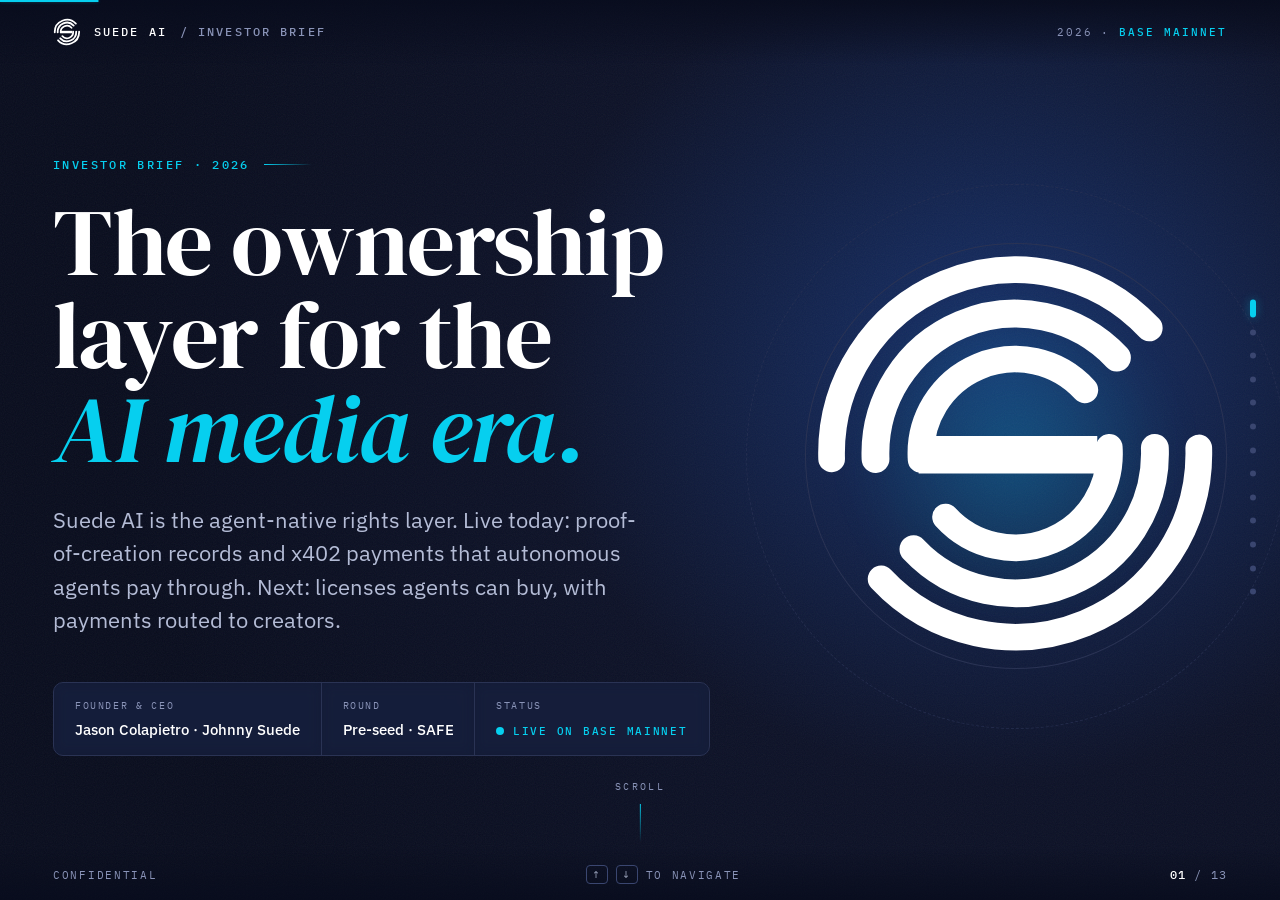
==== index.html @ 16b8886d "Remove the honest boundary note from the traction slide Co-Authored-By: Claude Opus 5.5 <noreply@ant" ====
<!DOCTYPE html>
<html lang="en">
<head>
<meta charset="utf-8">
<meta name="viewport" content="width=device-width, initial-scale=1">
<title>Suede AI · Investor Brief</title>
<meta name="description" content="Suede AI is building the agent-native rights layer for the AI media era: programmable IP, provenance and x402 agent commerce, with royalty routing in build. Live on Base mainnet.">
<meta name="keywords" content="Suede AI, investor brief, programmable IP, creator ownership, AI media, on-chain royalties, x402, ERC-8004, Base mainnet, agent commerce, rights layer, creator economy, Jason Colapietro, startup pitch deck">
<meta name="author" content="Jason Colapietro">
<meta name="robots" content="index, follow, max-image-preview:large, max-snippet:-1, max-video-preview:-1">
<meta name="theme-color" content="#0c1127">
<link rel="canonical" href="https://jasoncolapietro.github.io/suede-investor-deck/">
<link rel="icon" href="assets/mark.svg" type="image/svg+xml">
<link rel="icon" href="assets/mark.png" type="image/png">
<link rel="apple-touch-icon" href="assets/mark.png">

<!-- Open Graph -->
<meta property="og:type" content="website">
<meta property="og:locale" content="en_US">
<meta property="og:url" content="https://jasoncolapietro.github.io/suede-investor-deck/">
<meta property="og:site_name" content="Suede AI">
<meta property="og:title" content="Suede AI · The Ownership Layer for the AI Media Era">
<meta property="og:description" content="Programmable IP, provenance and x402 agent commerce, with royalty routing in build. Suede AI is the agent-native rights layer, live on Base mainnet. 2026 investor brief.">
<meta property="og:image" content="https://jasoncolapietro.github.io/suede-investor-deck/assets/og-image.png">
<meta property="og:image:width" content="1200">
<meta property="og:image:height" content="630">
<meta property="og:image:alt" content="Suede AI · The ownership layer for the AI media era">

<!-- Twitter / X -->
<meta name="twitter:card" content="summary_large_image">
<meta name="twitter:site" content="@AISUEDE">
<meta name="twitter:creator" content="@johnnysuede">
<meta name="twitter:title" content="Suede AI · The Ownership Layer for the AI Media Era">
<meta name="twitter:description" content="Programmable IP, provenance and x402 agent commerce, with royalty routing in build. Live on Base mainnet. 2026 investor brief.">
<meta name="twitter:image" content="https://jasoncolapietro.github.io/suede-investor-deck/assets/og-image.png">
<meta name="twitter:image:alt" content="Suede AI · The ownership layer for the AI media era">
<link rel="preconnect" href="https://fonts.googleapis.com">
<link rel="preconnect" href="https://fonts.gstatic.com" crossorigin>
<link href="https://fonts.googleapis.com/css2?family=DM+Serif+Display:ital@0;1&family=IBM+Plex+Mono:wght@400;500;600&family=IBM+Plex+Sans:ital,wght@0,400;0,500;0,600;0,700;1,400&display=swap" rel="stylesheet">
<script>document.documentElement.classList.add('js')</script>
<style>
/* Suede AI · Navy + Cyan, adapted for a web deck */
:root{
  --ground:#0c1127; --ground-deep:#080c1d; --lift:#12234f; --surface:#161f3c; --surface-2:#1b2649;
  --hairline:#2a3354; --hairline-2:#3a4670;
  --ink:#ffffff; --body:#b4bcd6; --muted:#8a94b8;
  --accent:#06cfef; --accent-soft:rgba(6,207,239,.12); --accent-glow:rgba(6,207,239,.35);
  --fill:#ffffff; --on-fill:#0c1127;
  --serif:'DM Serif Display',Georgia,serif;
  --sans:'IBM Plex Sans','Helvetica Neue',Arial,sans-serif;
  --mono:'IBM Plex Mono',ui-monospace,monospace;
  --pad:clamp(1.25rem,.6rem + 3.4vw,5rem);
  --ease:cubic-bezier(.2,.7,.2,1);
}
*{box-sizing:border-box;margin:0;padding:0}
html,body{background:var(--ground-deep)}
body{color:var(--ink);font-family:var(--sans);-webkit-font-smoothing:antialiased;
  -webkit-print-color-adjust:exact;print-color-adjust:exact;overflow:hidden}
::selection{background:var(--accent);color:var(--on-fill)}
a{color:inherit}
.deck{height:100vh;height:100dvh;overflow-y:auto;overflow-x:hidden;scroll-snap-type:y mandatory;scroll-behavior:smooth}
.deck::-webkit-scrollbar{width:0}

/* slide ground: navy with a radial lift at the top right, faint film grain */
.slide{position:relative;min-height:100vh;min-height:100dvh;width:100%;scroll-snap-align:start;display:flex;flex-direction:column;
  justify-content:center;padding:calc(var(--pad) + 3.2rem) var(--pad) calc(var(--pad) + 2.4rem);overflow:hidden;isolation:isolate;
  background:radial-gradient(110% 80% at 100% 0%,var(--lift) 0%,var(--ground) 55%,var(--ground-deep) 100%)}
.slide::after{content:"";position:absolute;inset:0;z-index:-1;pointer-events:none;opacity:.06;
  background-image:url("data:image/svg+xml,%3Csvg xmlns='http://www.w3.org/2000/svg' width='160' height='160'%3E%3Cfilter id='n'%3E%3CfeTurbulence type='fractalNoise' baseFrequency='.9' numOctaves='2' stitchTiles='stitch'/%3E%3C/filter%3E%3Crect width='100%25' height='100%25' filter='url(%23n)'/%3E%3C/svg%3E")}
.slide.alt{background:radial-gradient(90% 70% at 0% 100%,var(--lift) 0%,var(--ground) 55%,var(--ground-deep) 100%)}
.wrap{position:relative;z-index:2;width:100%;max-width:1200px;margin:0 auto}

/* type */
.eyebrow{font-family:var(--mono);font-size:.74rem;font-weight:500;letter-spacing:.2em;text-transform:uppercase;color:var(--accent);
  margin-bottom:1.4rem;display:flex;align-items:center;gap:.9rem}
.eyebrow .ix{color:var(--muted)}
.eyebrow::after{content:"";flex:0 0 3rem;height:1px;background:linear-gradient(90deg,var(--accent),transparent)}
h1,h2{font-family:var(--serif);font-weight:400;letter-spacing:-.015em;text-wrap:balance}
h1{line-height:.98;font-size:clamp(2.9rem,1rem + 6.2vw,7rem)}
h2{line-height:1.02;font-size:clamp(2.3rem,1rem + 3.9vw,4.9rem);max-width:20ch}
@media (min-width:1001px) and (max-height:960px){h2{font-size:clamp(2.2rem,1rem + 3vw,4rem)}}
h1 em,h2 em{font-style:italic;color:var(--accent)}
.lede{color:var(--body);font-size:clamp(1.08rem,.95rem + .55vw,1.4rem);line-height:1.55;max-width:58ch;margin-top:1.6rem;text-wrap:pretty}
.lede strong,.body strong{color:var(--ink);font-weight:600}
.body{color:var(--body);font-size:1.02rem;line-height:1.6}
.mono{font-family:var(--mono)}
.cy{color:var(--accent)}
.note{font-family:var(--mono);font-size:.72rem;color:var(--muted);letter-spacing:.03em;margin-top:1.6rem;line-height:1.7}

/* chrome */
.bar{position:fixed;top:0;left:0;right:0;z-index:60;display:flex;justify-content:space-between;align-items:center;
  padding:1.1rem var(--pad);pointer-events:none}
.bar::before{content:"";position:absolute;inset:0;z-index:-1;background:linear-gradient(180deg,rgba(8,12,29,.85),rgba(8,12,29,0));}
.brand{display:flex;align-items:center;gap:.8rem;font-family:var(--mono);font-size:.74rem;font-weight:500;letter-spacing:.18em;color:var(--ink);text-decoration:none;pointer-events:auto}
.brand svg{width:28px;height:28px;color:var(--ink)}
.brand .dim{color:var(--muted)}
.bar .meta{font-family:var(--mono);font-size:.68rem;letter-spacing:.18em;color:var(--muted);text-transform:uppercase}
.bar .meta b{color:var(--accent);font-weight:500}
.foot{position:fixed;bottom:0;left:0;right:0;z-index:60;display:flex;justify-content:space-between;align-items:center;
  padding:1rem var(--pad);font-family:var(--mono);font-size:.66rem;letter-spacing:.16em;text-transform:uppercase;color:var(--muted);pointer-events:none}
.foot::before{content:"";position:absolute;inset:0;z-index:-1;background:linear-gradient(0deg,rgba(8,12,29,.8),rgba(8,12,29,0))}
.foot .count{font-size:.74rem;letter-spacing:.1em}.foot .count b{color:var(--ink);font-weight:500}
.foot .hint{display:flex;gap:.5rem;align-items:center}
.foot kbd{font-family:var(--mono);font-size:.62rem;border:1px solid var(--hairline-2);border-radius:4px;padding:.12rem .38rem;color:var(--body)}
.prog{position:fixed;top:0;left:0;height:2px;width:100%;z-index:70;background:var(--accent);transform-origin:0 50%;transform:scaleX(0);
  transition:transform .5s var(--ease);box-shadow:0 0 12px var(--accent-glow)}
.dots{position:fixed;right:calc(var(--pad) * .45);top:50%;transform:translateY(-50%);z-index:60;display:flex;flex-direction:column;gap:.35rem}
.dots a{position:relative;display:flex;align-items:center;justify-content:flex-end;width:28px;height:18px;text-decoration:none}
.dots a i{display:block;width:6px;height:6px;border-radius:50%;background:var(--hairline-2);transition:all .35s var(--ease)}
.dots a:hover i{background:var(--body)}
.dots a[aria-current="true"] i{background:var(--accent);height:18px;border-radius:3px;box-shadow:0 0 10px var(--accent-glow)}
.dots a span{position:absolute;right:22px;white-space:nowrap;font-family:var(--mono);font-size:.62rem;letter-spacing:.14em;text-transform:uppercase;
  color:var(--ink);background:var(--surface);border:1px solid var(--hairline);border-radius:5px;padding:.3rem .55rem;
  opacity:0;transform:translateX(6px);transition:all .25s var(--ease);pointer-events:none}
.dots a:hover span,.dots a:focus-visible span{opacity:1;transform:none}

/* reveal */
.js .rv{opacity:0;transform:translateY(22px);transition:opacity .9s var(--ease),transform .9s var(--ease);transition-delay:calc(var(--d,0) * 90ms)}
.js .in .rv{opacity:1;transform:none}

/* shared blocks */
.grid-cards{display:grid;gap:1px;background:var(--hairline);border:1px solid var(--hairline);border-radius:12px;overflow:hidden;margin-top:2.4rem}
.g2{grid-template-columns:1fr 1fr}.g3{grid-template-columns:repeat(3,1fr)}.g4{grid-template-columns:repeat(4,1fr)}
.card{position:relative;background:var(--surface);padding:2rem 1.8rem;transition:background .35s var(--ease)}
.card:hover{background:var(--surface-2)}
.card .tag{font-family:var(--mono);font-size:.68rem;font-weight:500;letter-spacing:.16em;text-transform:uppercase;color:var(--accent)}
.card h3{font-family:var(--sans);font-size:1.3rem;font-weight:600;letter-spacing:-.01em;margin:.7rem 0 .55rem}
.card p{color:var(--body);font-size:.98rem;line-height:1.55}
.card .num{position:absolute;top:1.6rem;right:1.8rem;font-family:var(--mono);font-size:.7rem;color:var(--muted)}
.two{display:grid;grid-template-columns:1.05fr .95fr;gap:clamp(2rem,1rem + 4vw,5.5rem);align-items:center}
.two.flip{grid-template-columns:.9fr 1.1fr}

/* COVER */
.cover{justify-content:center;background:radial-gradient(70% 90% at 78% 40%,#16306a 0%,var(--ground) 52%,var(--ground-deep) 100%)}
.cover .wrap{display:grid;grid-template-columns:1.25fr .75fr;gap:3rem;align-items:center}
.cover h1{max-width:13ch}
.cover .sub{color:var(--body);font-size:clamp(1.05rem,.95rem + .5vw,1.35rem);line-height:1.55;max-width:46ch;margin-top:1.8rem}
.cover-meta{display:grid;grid-template-columns:repeat(3,auto);margin-top:2.8rem;border:1px solid var(--hairline);border-radius:10px;overflow:hidden;width:fit-content;max-width:100%;background:rgba(22,31,60,.75);backdrop-filter:blur(6px)}
.cover-meta>div+div{border-left:1px solid var(--hairline)}
.cover-meta>div{backdrop-filter:blur(6px);padding:1rem 1.3rem;font-family:var(--mono);font-size:.64rem;letter-spacing:.16em;text-transform:uppercase;color:var(--muted)}
.cover-meta b{display:block;margin-top:.4rem;font-family:var(--sans);font-size:.95rem;letter-spacing:0;text-transform:none;font-weight:500;color:var(--ink)}
.live{display:inline-flex;align-items:center;gap:.55rem;font-family:var(--mono);font-size:.68rem;font-weight:500;letter-spacing:.16em;text-transform:uppercase;color:var(--accent)}
.live::before{content:"";width:.5rem;height:.5rem;border-radius:50%;background:var(--accent);box-shadow:0 0 0 0 var(--accent-glow);animation:ping 2.4s infinite}
@keyframes ping{0%{box-shadow:0 0 0 0 rgba(6,207,239,.55)}70%{box-shadow:0 0 0 .6rem rgba(6,207,239,0)}100%{box-shadow:0 0 0 0 rgba(6,207,239,0)}}
.orb{position:relative;aspect-ratio:1;width:100%;max-width:440px;justify-self:center}
.orb::before{content:"";position:absolute;inset:8%;border-radius:50%;background:radial-gradient(circle,rgba(6,207,239,.22),transparent 65%);filter:blur(20px);animation:breathe 6s ease-in-out infinite}
.orb .ring{position:absolute;inset:0;border-radius:50%;border:1px solid var(--hairline)}
.orb .ring.r2{inset:-14%;border-style:dashed;border-color:rgba(42,51,84,.7);animation:spin 80s linear infinite}
.orb svg{position:relative;width:100%;height:100%;color:var(--ink);overflow:visible}
.orb .arc{stroke-dasharray:var(--len);stroke-dashoffset:var(--len)}
.js .in .orb .arc{animation:draw 1.8s var(--ease) forwards;animation-delay:calc(var(--i) * 120ms + 200ms)}
.js .orb .bar-s{opacity:0}.js .in .orb .bar-s{animation:fade .8s var(--ease) 1.1s forwards}
html:not(.js) .orb .arc{stroke-dashoffset:0}
@keyframes draw{to{stroke-dashoffset:0}}@keyframes fade{to{opacity:1}}
@keyframes spin{to{transform:rotate(360deg)}}
@keyframes breathe{0%,100%{opacity:.7;transform:scale(1)}50%{opacity:1;transform:scale(1.06)}}
.scroll-cue{position:absolute;left:50%;bottom:3.6rem;transform:translateX(-50%);z-index:3;font-family:var(--mono);font-size:.62rem;letter-spacing:.24em;color:var(--muted);text-transform:uppercase;display:flex;flex-direction:column;align-items:center;gap:.7rem}
.scroll-cue::after{content:"";width:1px;height:38px;background:linear-gradient(var(--accent),transparent);animation:cue 2.2s ease-in-out infinite;transform-origin:top}
@keyframes cue{0%{transform:scaleY(0)}50%{transform:scaleY(1)}100%{transform:scaleY(1);opacity:0}}

/* PROBLEM */
.versus{display:grid;grid-template-columns:1fr auto 1fr;gap:0;margin-top:3rem;border:1px solid var(--hairline);border-radius:12px;overflow:hidden;background:var(--surface)}
.versus>div{padding:2.2rem 2rem}
.versus .mid{width:1px;background:var(--hairline);padding:0}
.versus .lab{font-family:var(--mono);font-size:.68rem;letter-spacing:.16em;text-transform:uppercase;color:var(--muted);display:flex;justify-content:space-between;align-items:center}
.versus .big{font-family:var(--serif);font-size:clamp(1.7rem,1rem + 1.6vw,2.5rem);line-height:1.1;margin:1rem 0 .9rem}
.meter{height:6px;border-radius:3px;background:var(--hairline);overflow:hidden;margin-top:1.4rem}
.meter i{display:block;height:100%;border-radius:3px;width:var(--w);transform-origin:0 50%;transform:scaleX(0);transition:transform 1.6s var(--ease) .5s}
.in .meter i{transform:scaleX(1)}
html:not(.js) .meter i{transform:none}
.meter.down i{background:linear-gradient(90deg,var(--muted),var(--hairline-2))}
.meter.up i{background:linear-gradient(90deg,var(--accent),#7ce9fa)}

/* SOLUTION */
.flow{display:flex;flex-wrap:wrap;align-items:center;gap:.5rem;margin-top:2rem}
.flow span{font-family:var(--mono);font-size:.74rem;letter-spacing:.04em;color:var(--ink);border:1px solid var(--hairline-2);background:var(--surface);border-radius:999px;padding:.5rem .9rem}
.flow span.hot{border-color:var(--accent);color:var(--accent);background:var(--accent-soft)}
.flow b{color:var(--muted);font-weight:400;font-family:var(--mono)}
.flow .fl{display:inline-flex;align-items:center;gap:.5rem;font-style:normal}
.flow .br{flex-basis:100%;height:0}
.flow span.soon{border-style:dashed;color:var(--body);background:transparent}
.term{margin-top:2rem;border:1px solid var(--hairline);border-radius:12px;background:#070b1a;overflow:hidden;max-width:560px;box-shadow:0 30px 60px -30px rgba(0,0,0,.7)}
.term .tb{display:flex;align-items:center;gap:.4rem;padding:.7rem 1rem;border-bottom:1px solid var(--hairline)}
.term .tb i{width:9px;height:9px;border-radius:50%;background:var(--hairline-2)}
.term .tb span{margin-left:auto;font-family:var(--mono);font-size:.62rem;letter-spacing:.14em;color:var(--muted)}
.term .cmd{display:flex;align-items:center;justify-content:space-between;gap:1rem;padding:1.1rem 1.2rem;font-family:var(--mono);font-size:1rem}
.term .cmd .p{color:var(--muted)}
.term .cmd code{color:var(--ink)}
.term .caret{display:inline-block;width:.55em;height:1.1em;background:var(--accent);vertical-align:-.18em;margin-left:.2em;animation:blink 1.1s steps(1) infinite}
@keyframes blink{50%{opacity:0}}
.copy{font-family:var(--mono);font-size:.64rem;letter-spacing:.14em;text-transform:uppercase;color:var(--body);background:transparent;border:1px solid var(--hairline-2);border-radius:6px;padding:.4rem .7rem;cursor:pointer;transition:all .2s}
.copy:hover{color:var(--ink);border-color:var(--accent)}
.term .out{padding:0 1.2rem 1.1rem;font-family:var(--mono);font-size:.78rem;color:var(--muted);line-height:1.7}
.term .out .ok{color:var(--accent)}
.solution-mark{position:relative;display:grid;place-items:center;aspect-ratio:1;max-width:380px;width:100%;justify-self:center}
.solution-mark .pulse{position:absolute;inset:18%;border-radius:50%;border:1px solid var(--accent);opacity:0;animation:pulse 4s var(--ease) infinite}
.solution-mark .pulse:nth-child(2){animation-delay:1.33s}.solution-mark .pulse:nth-child(3){animation-delay:2.66s}
@keyframes pulse{0%{transform:scale(.7);opacity:.6}100%{transform:scale(1.5);opacity:0}}
.solution-mark svg{width:56%;height:56%;color:var(--ink);filter:drop-shadow(0 0 40px rgba(6,207,239,.25))}

/* PRODUCT */
.browser{border-radius:12px;border:1px solid var(--hairline-2);background:var(--surface);overflow:hidden;box-shadow:0 50px 100px -40px rgba(0,0,0,.9),0 0 0 1px rgba(0,0,0,.4)}
.browser .tb{display:flex;align-items:center;gap:.4rem;padding:.6rem .85rem;border-bottom:1px solid var(--hairline);background:#10182f}
.browser .tb i{width:8px;height:8px;border-radius:50%;background:var(--hairline-2)}
.browser .url{margin:0 auto;font-family:var(--mono);font-size:.66rem;color:var(--muted);background:var(--ground-deep);border:1px solid var(--hairline);border-radius:5px;padding:.25rem 1.2rem;display:flex;gap:.5rem;align-items:center}
.browser .url::before{content:"";width:6px;height:6px;border-radius:50%;background:var(--accent)}
.browser img{display:block;width:100%;height:auto}
.shot-stack{position:relative;padding-bottom:8%}
.shot-stack .phone{position:absolute;right:-5%;bottom:-2%;width:34%;border-radius:14px;border:1px solid var(--hairline-2);box-shadow:0 30px 70px -20px rgba(0,0,0,.95);overflow:hidden;background:var(--surface)}
.shot-stack .phone img{display:block;width:100%;height:auto}
.checks{list-style:none;margin-top:1.8rem;display:grid;gap:.85rem}
.checks li{display:flex;gap:.9rem;align-items:flex-start;color:var(--body);font-size:1.04rem;line-height:1.5}
.checks li::before{content:"";flex:none;width:18px;height:18px;margin-top:.2em;border-radius:5px;border:1px solid var(--accent);
  background:var(--accent-soft) url("data:image/svg+xml,%3Csvg xmlns='http://www.w3.org/2000/svg' viewBox='0 0 16 16'%3E%3Cpath d='M4 8.5l2.5 2.5L12 5.5' fill='none' stroke='%2306cfef' stroke-width='1.8' stroke-linecap='round' stroke-linejoin='round'/%3E%3C/svg%3E") center/14px no-repeat}
.link{color:var(--accent);text-decoration:none;border-bottom:1px solid rgba(6,207,239,.35);transition:border-color .2s}
.link:hover{border-color:var(--accent)}

/* PIPELINE */
.pipe{position:relative;display:grid;grid-template-columns:repeat(4,1fr);gap:1.4rem;margin:3.6rem 0 1.6rem}
.pipe .rail{position:absolute;top:38px;left:12.5%;right:12.5%;height:2px;background:var(--hairline);z-index:0;overflow:hidden;border-radius:2px}
.pipe .rail i{position:absolute;inset:0;background:linear-gradient(90deg,var(--hairline-2),var(--accent) 35%,var(--accent) 45%,var(--hairline-2));transform-origin:0 50%;transform:scaleX(0);transition:transform 1.8s var(--ease) .3s}
.in .pipe .rail i{transform:scaleX(1)}
html:not(.js) .pipe .rail i{transform:none}
.pipe .rail b{position:absolute;top:-2px;width:60px;height:6px;border-radius:3px;background:radial-gradient(closest-side,#fff,var(--accent),transparent);animation:packet 3.6s linear infinite}
@keyframes packet{from{left:-60px}to{left:100%}}
.stage{position:relative;z-index:1;text-align:center}
.stage .node{width:76px;height:76px;border-radius:50%;margin:0 auto 1.3rem;display:grid;place-items:center;
  font-family:var(--mono);font-weight:500;font-size:1.1rem;color:var(--body);background:var(--surface);border:1px solid var(--hairline-2)}
.stage.hot .node{color:var(--on-fill);background:var(--accent);border-color:var(--accent);box-shadow:0 0 0 8px rgba(6,207,239,.08),0 0 44px rgba(6,207,239,.4)}
.stage .sname{font-family:var(--serif);font-size:2rem;margin-bottom:.6rem}
.stage.hot .sname{font-style:italic;color:var(--accent)}
.stage p{color:var(--body);font-size:.95rem;line-height:1.5;max-width:24ch;margin:0 auto}
.wedge{display:inline-block;margin-top:.9rem;font-family:var(--mono);font-size:.62rem;letter-spacing:.16em;text-transform:uppercase;color:var(--accent);border:1px solid var(--accent);border-radius:999px;padding:.3rem .8rem;background:var(--accent-soft)}

/* PARTNERS */
.logos{display:grid;grid-template-columns:repeat(4,1fr);gap:1px;margin-top:2.6rem;background:var(--hairline);border:1px solid var(--hairline);border-radius:12px;overflow:hidden}
.logo{position:relative;display:flex;flex-direction:column;align-items:center;justify-content:center;gap:.9rem;height:150px;padding:1.4rem;background:var(--surface);transition:background .35s var(--ease)}
.logo::after{content:"";position:absolute;inset:0;background:radial-gradient(60% 80% at 50% 120%,rgba(6,207,239,.18),transparent);opacity:0;transition:opacity .35s}
.logo:hover{background:var(--surface-2)}.logo:hover::after{opacity:1}
.logo img{height:32px;width:auto;max-width:60%;object-fit:contain;filter:brightness(0) invert(1);opacity:.7;transition:opacity .3s,transform .3s var(--ease)}
.logo:hover img{opacity:1;transform:translateY(-3px)}
.logo small{font-family:var(--mono);font-size:.6rem;letter-spacing:.16em;text-transform:uppercase;color:var(--muted)}

/* TRACTION */
.nums{display:grid;grid-template-columns:repeat(4,1fr);gap:1px;background:var(--hairline);border:1px solid var(--hairline);border-radius:12px;overflow:hidden;margin-top:2.6rem}
.nums>div{position:relative;background:var(--surface);padding:2rem 1.7rem 1.8rem;overflow:hidden}
.nums>div:first-child{background:linear-gradient(160deg,rgba(6,207,239,.14),var(--surface) 60%)}
.nums .v{font-family:var(--serif);font-size:clamp(3.2rem,1.4rem + 4vw,5.4rem);line-height:.9;letter-spacing:-.02em;font-variant-numeric:tabular-nums}
.nums>div:first-child .v{color:var(--accent)}
.nums .k{font-family:var(--mono);font-size:.66rem;letter-spacing:.14em;text-transform:uppercase;color:var(--body);margin-top:1rem;line-height:1.5}
.proof{list-style:none;margin-top:2rem;display:grid;grid-template-columns:1fr 1fr;gap:.9rem 2.4rem}
.proof li{position:relative;padding:0 0 0 1.5rem;color:var(--body);font-size:1rem;line-height:1.55}
.proof li::before{content:"";position:absolute;left:0;top:.62em;width:8px;height:8px;border-radius:2px;background:var(--accent);transform:rotate(45deg)}
.proof li strong{color:var(--ink);font-weight:600}

/* MARKET */
.mkt{display:grid;grid-template-columns:1.15fr .85fr;gap:clamp(1.6rem,1rem + 3vw,4rem);align-items:center;margin-top:2.4rem}
.chart-card{border:1px solid var(--hairline);border-radius:12px;background:var(--surface);padding:1.6rem 1.6rem 1.2rem}
.chart-card .hd{display:flex;justify-content:space-between;align-items:baseline;gap:1rem;font-family:var(--mono);font-size:.66rem;letter-spacing:.14em;text-transform:uppercase;color:var(--muted)}
.chart-card .hd b{font-weight:500;color:var(--accent)}
.chart{width:100%;height:auto;margin-top:.8rem;overflow:visible}
.chart .ln{stroke-dasharray:900;stroke-dashoffset:900}
.chart .area{opacity:0}
.js .in .chart .ln{transition:stroke-dashoffset 2.2s var(--ease) .3s;stroke-dashoffset:0}
.js .in .chart .area{transition:opacity 1.2s ease 1.2s;opacity:1}
html:not(.js) .chart .ln{stroke-dashoffset:0}html:not(.js) .chart .area{opacity:1}
.chart .end{opacity:0}.js .in .chart .end{transition:opacity .6s ease 2.3s;opacity:1}html:not(.js) .chart .end{opacity:1}
.chart text{font-family:'IBM Plex Mono',monospace}
.stack{display:grid;gap:1px;background:var(--hairline);border:1px solid var(--hairline);border-radius:12px;overflow:hidden}
.mcard{background:var(--surface);padding:1.4rem 1.5rem;display:grid;grid-template-columns:auto 1fr;gap:.2rem 1.2rem;align-items:baseline}
.mcard .n{grid-column:1/-1;font-family:var(--mono);font-size:.64rem;letter-spacing:.16em;text-transform:uppercase;color:var(--muted)}
.mcard .v{font-family:var(--serif);font-size:clamp(2.1rem,1rem + 2.2vw,3rem);letter-spacing:-.01em;line-height:1.05}
.mcard:first-child .v{color:var(--accent)}
.mcard p{color:var(--body);font-size:.9rem;line-height:1.45}

/* BUSINESS MODEL */
.status{display:inline-flex;align-items:center;gap:.5rem;font-family:var(--mono);font-size:.62rem;font-weight:500;letter-spacing:.16em;text-transform:uppercase;border-radius:999px;padding:.3rem .7rem}
.status.on{color:var(--accent);background:var(--accent-soft);border:1px solid rgba(6,207,239,.4)}
.status.on::before{content:"";width:6px;height:6px;border-radius:50%;background:var(--accent);animation:ping 2.4s infinite}
.status.off{color:var(--muted);border:1px solid var(--hairline-2)}
.status.off::before{content:"";width:6px;height:6px;border-radius:50%;border:1px solid var(--muted)}
.model .card{padding:2.2rem 2rem}
.model .card h3{font-family:var(--serif);font-weight:400;font-size:clamp(1.6rem,1rem + 1vw,2.1rem);margin:1.1rem 0 .6rem;letter-spacing:-.005em}

/* FOUNDER */
.portrait{position:relative;border-radius:14px;overflow:hidden;border:1px solid var(--hairline-2);box-shadow:0 50px 100px -40px rgba(0,0,0,.9)}
.portrait img{display:block;width:100%;height:auto;max-height:min(72vh,680px);object-fit:cover;object-position:50% 20%}
.portrait::after{content:"";position:absolute;inset:0;background:linear-gradient(180deg,transparent 55%,rgba(8,12,29,.85))}
.portrait figcaption{position:absolute;left:1.2rem;bottom:1.1rem;z-index:2;font-family:var(--mono);font-size:.64rem;letter-spacing:.16em;text-transform:uppercase;color:var(--body)}
.portrait figcaption b{display:block;color:var(--ink);font-weight:500;margin-bottom:.2rem}
.pull{position:relative;font-family:var(--serif);font-size:clamp(1.55rem,1rem + 1.8vw,2.5rem);line-height:1.2;margin-top:2rem;padding-left:1.6rem;border-left:2px solid var(--accent)}
.pull em{color:var(--accent)}
.book{display:flex;align-items:center;gap:1.3rem;margin-top:2rem;padding:1rem;border:1px solid var(--hairline);border-radius:12px;background:var(--surface);max-width:520px}
.book img{width:74px;height:auto;flex:none;border-radius:3px;box-shadow:0 14px 30px -10px rgba(0,0,0,.9)}
.book p{color:var(--body);font-size:.92rem;line-height:1.5}

/* ASK */
.ask{background:radial-gradient(60% 70% at 50% 110%,rgba(6,207,239,.18),transparent 70%),radial-gradient(110% 80% at 100% 0%,var(--lift) 0%,var(--ground) 55%,var(--ground-deep) 100%)}
.ask h2{max-width:24ch}
.ask .lede{max-width:68ch;margin-top:1.3rem}
.ask .grid-cards{margin-top:2rem}
.ask .cta-row{margin-top:2.2rem}
.cta-row{display:flex;flex-wrap:wrap;align-items:center;gap:1.4rem 2rem;margin-top:2.6rem}
.cta{display:inline-flex;align-items:center;gap:.8rem;background:var(--fill);color:var(--on-fill);font-weight:600;font-size:1.08rem;
  padding:1.1rem 1.8rem;border-radius:8px;text-decoration:none;box-shadow:0 0 0 0 rgba(255,255,255,.3),0 20px 40px -16px rgba(6,207,239,.5);transition:transform .25s var(--ease),box-shadow .25s}
.cta:hover{transform:translateY(-2px);box-shadow:0 0 0 6px rgba(255,255,255,.08),0 24px 50px -16px rgba(6,207,239,.7)}
.cta .arr{transition:transform .25s var(--ease)}.cta:hover .arr{transform:translateX(4px)}
.contact{font-family:var(--mono);font-size:.78rem;line-height:1.8;color:var(--muted)}
.contact a{color:var(--ink);text-decoration:none}.contact a:hover{color:var(--accent)}

/* SOURCES */
.ledger{width:100%;border-collapse:collapse;font-size:.93rem;margin-top:2rem;border:1px solid var(--hairline);border-radius:12px;overflow:hidden;background:var(--surface)}
.ledger th,.ledger td{text-align:left;padding:.95rem 1.2rem;border-bottom:1px solid var(--hairline);vertical-align:top}
.ledger tr:last-child td{border-bottom:0}
.ledger th{font-family:var(--mono);font-weight:500;font-size:.64rem;letter-spacing:.16em;text-transform:uppercase;color:var(--muted);background:#10182f}
.ledger td{color:var(--body)}
.ledger td:first-child{color:var(--ink);font-weight:600}
.ledger td:nth-child(2){font-family:var(--mono);font-size:.84rem;color:var(--ink)}
.ledger tbody tr{transition:background .2s}.ledger tbody tr:hover{background:var(--surface-2)}
.note a,.proof a{overflow-wrap:anywhere}
.cta-row>.link{font-weight:500;font-size:1rem}
.closer{display:flex;align-items:center;gap:1rem;margin-top:2.4rem;font-family:var(--mono);font-size:.7rem;letter-spacing:.16em;text-transform:uppercase;color:var(--muted)}
.closer svg{width:30px;height:30px;color:var(--ink)}

a:focus-visible,button:focus-visible,.cta:focus-visible{outline:2px solid var(--accent);outline-offset:3px;border-radius:6px}

/* responsive */
@media (max-height:860px){.scroll-cue{display:none}}
@media (max-width:1000px){
  .cover .wrap{grid-template-columns:1fr}.orb{max-width:260px;justify-self:start;order:-1;margin-bottom:.5rem}
  .two,.two.flip,.mkt{grid-template-columns:1fr}
  .g4,.g3,.nums,.logos{grid-template-columns:1fr 1fr}
  .solution-mark{max-width:220px}
  .dots{display:none}
}
@media (max-width:760px){
  .deck{scroll-snap-type:y proximity}
  .slide{min-height:auto;padding-top:5.5rem;padding-bottom:5rem}
  .cover{min-height:100vh;min-height:100dvh}
  .g2,.versus,.proof,.cover-meta{grid-template-columns:1fr}.cover-meta{width:100%}.cover-meta>div+div{border-left:0;border-top:1px solid var(--hairline)}
  .versus .mid{width:auto;height:1px}
  .pipe{grid-template-columns:1fr 1fr;gap:2.4rem 1rem}.pipe .rail{display:none}
  .shot-stack .phone{width:40%;right:-2%}
  .ledger thead{display:none}.ledger tr{display:block;padding:.9rem 1rem;border-bottom:1px solid var(--hairline)}
  .ledger td{display:block;padding:.15rem 0;border:0}
  .bar .meta,.foot .hint,.scroll-cue{display:none}
  .card .num{display:none}
}
@media (max-width:420px){.g4,.g3{grid-template-columns:1fr}.logo{height:110px}.nums>div{padding:1.5rem 1.2rem}.brand .dim{display:none}}
@media (prefers-reduced-motion:reduce){
  .deck{scroll-behavior:auto;scroll-snap-type:none}
  *,*::before,*::after{animation-duration:.001ms!important;animation-iteration-count:1!important;transition-duration:.001ms!important;transition-delay:0s!important;scroll-behavior:auto!important}
}
@media print{
  @page{size:1280px 720px;margin:0}
  body,.deck{height:auto;overflow:visible;display:block}.deck{scroll-snap-type:none}
  .slide{min-height:720px;height:720px;page-break-after:always;break-after:page;overflow:hidden}
  .bar,.foot,.prog,.dots,.scroll-cue{display:none}
  .js .rv{opacity:1!important;transform:none!important}
  .orb .arc,.chart .ln{stroke-dashoffset:0!important}.orb .bar-s,.chart .area,.chart .end{opacity:1!important}
  .meter i,.pipe .rail i{transform:none!important}
}
</style>
</head>
<body>
<svg width="0" height="0" style="position:absolute" aria-hidden="true">
  <symbol id="smark" viewBox="70 70 260 260">
    <g fill="none" stroke="currentColor" stroke-linecap="round">
      <path stroke-width="16.45" d="M86.40 202.96A113.10 113.10 0 0 1 282.03 122.32"/>
      <path stroke-width="16.45" d="M312.50 196.24A113.10 113.10 0 0 1 116.87 276.88"/>
      <path stroke-width="17.15" d="M113.44 203.02A86.08 86.08 0 0 1 262.12 140.59"/>
      <path stroke-width="17.15" d="M285.46 196.18A86.08 86.08 0 0 1 136.78 258.61"/>
      <path stroke-width="16.4" d="M141.49 203.35A58.08 58.08 0 0 1 242.36 160.46"/>
      <path stroke-width="16.4" d="M257.41 195.85A58.08 58.08 0 0 1 156.54 238.74"/>
    </g>
    <path fill="currentColor" d="M140.00 188.90H250.00V211.90H140.00Z"/>
  </symbol>
</svg>

<div class="prog" id="prog"></div>
<header class="bar">
  <a class="brand" href="#s1" aria-label="Suede AI, back to cover"><svg aria-hidden="true"><use href="#smark"/></svg>SUEDE AI <span class="dim">/ INVESTOR BRIEF</span></a>
  <span class="meta">2026 · <b>Base mainnet</b></span>
</header>
<nav class="dots" id="dots" aria-label="Slides"></nav>
<footer class="foot">
  <span>Confidential</span>
  <span class="hint"><kbd>↑</kbd><kbd>↓</kbd> to navigate</span>
  <span class="count"><b id="cur">01</b> / <span id="tot">13</span></span>
</footer>

<main class="deck" id="deck">

  <!-- 1 COVER -->
  <section class="slide cover" id="s1" data-title="Cover">
    <div class="wrap">
      <div>
        <p class="eyebrow rv">Investor brief · 2026</p>
        <h1 class="rv" style="--d:1">The ownership layer for the <em>AI media era.</em></h1>
        <p class="sub rv" style="--d:2">Suede AI is the agent-native rights layer. Live today: proof-of-creation records and x402 payments that autonomous agents pay through. Next: licenses agents can buy, with payments routed to creators.</p>
        <div class="cover-meta rv" style="--d:3">
          <div>Founder &amp; CEO<b>Jason Colapietro · Johnny Suede</b></div>
          <div>Round<b>Pre-seed · SAFE</b></div>
          <div>Status<b><span class="live">Live on Base mainnet</span></b></div>
        </div>
      </div>
      <div class="orb" aria-hidden="true">
        <div class="ring r2"></div><div class="ring"></div>
        <svg viewBox="70 70 260 260">
          <g fill="none" stroke="currentColor" stroke-linecap="round">
            <path class="arc" style="--len:360;--i:0" stroke-width="16.45" d="M86.40 202.96A113.10 113.10 0 0 1 282.03 122.32"/>
            <path class="arc" style="--len:360;--i:1" stroke-width="16.45" d="M312.50 196.24A113.10 113.10 0 0 1 116.87 276.88"/>
            <path class="arc" style="--len:280;--i:2" stroke-width="17.15" d="M113.44 203.02A86.08 86.08 0 0 1 262.12 140.59"/>
            <path class="arc" style="--len:280;--i:3" stroke-width="17.15" d="M285.46 196.18A86.08 86.08 0 0 1 136.78 258.61"/>
            <path class="arc" style="--len:190;--i:4" stroke-width="16.4" d="M141.49 203.35A58.08 58.08 0 0 1 242.36 160.46"/>
            <path class="arc" style="--len:190;--i:5" stroke-width="16.4" d="M257.41 195.85A58.08 58.08 0 0 1 156.54 238.74"/>
          </g>
          <path class="bar-s" fill="currentColor" d="M140.00 188.90H250.00V211.90H140.00Z"/>
        </svg>
      </div>
    </div>
    <div class="scroll-cue">Scroll</div>
  </section>

  <!-- 2 PROBLEM -->
  <section class="slide" id="s2" data-title="Problem">
    <div class="wrap">
      <p class="eyebrow rv"><span class="ix">01</span> The problem</p>
      <h2 class="rv" style="--d:1">Creation got cheap. <em>Ownership didn't scale.</em></h2>
      <div class="versus rv" style="--d:2">
        <div>
          <div class="lab"><span>Cost to create</span><span>AI era</span></div>
          <p class="big">Heading toward zero.</p>
          <p class="body">AI drove the cost of making songs, images, video and synthetic media toward zero. Value is leaving production, and the layer that proves authorship, carries rights and routes payment is breaking.</p>
          <div class="meter down"><i style="--w:12%"></i></div>
        </div>
        <div class="mid"></div>
        <div>
          <div class="lab"><span>What ownership needs</span><span class="cy">Upstream</span></div>
          <p class="big">Machine-readable, <em class="cy">portable.</em></p>
          <p class="body">Copyright protects ownership <em>after</em> distribution. AI-era media moves faster than that. Ownership has to be machine-readable, upstream and portable across humans <strong>and</strong> agents.</p>
          <div class="meter up"><i style="--w:100%"></i></div>
        </div>
      </div>
    </div>
  </section>

  <!-- 3 WHY NOW -->
  <section class="slide alt" id="s3" data-title="Why now">
    <div class="wrap">
      <p class="eyebrow rv"><span class="ix">02</span> Why now</p>
      <h2 class="rv" style="--d:1">Three curves converging <em>in 2026.</em></h2>
      <div class="grid-cards g3">
        <div class="card rv" style="--d:2"><span class="num">01</span><span class="tag">Supply shock</span><h3>AI-media volume</h3><p>Generated media is exploding across every format. Provenance can't keep up by hand.</p></div>
        <div class="card rv" style="--d:3"><span class="num">02</span><span class="tag">New buyers</span><h3>Agent commerce</h3><p>Autonomous agents now pay per call for content and APIs. They need machine-readable rights.</p></div>
        <div class="card rv" style="--d:4"><span class="num">03</span><span class="tag">New rails</span><h3>On-chain standards</h3><p>ERC-8004 identity, reputation &amp; validation mature into a usable ownership substrate.</p></div>
      </div>
      <p class="pull rv" style="--d:5;font-size:clamp(1.3rem,1rem + 1.1vw,1.9rem);max-width:40ch">The question isn't whether another tool can generate media. It's who owns the rails when that media has to be <em>proven, licensed and paid out.</em></p>
    </div>
  </section>

  <!-- 4 SOLUTION -->
  <section class="slide" id="s4" data-title="What Suede is">
    <div class="wrap two flip">
      <div class="solution-mark rv" aria-hidden="true">
        <span class="pulse"></span><span class="pulse"></span><span class="pulse"></span>
        <svg><use href="#smark"/></svg>
      </div>
      <div>
        <p class="eyebrow rv"><span class="ix">03</span> What Suede is</p>
        <h2 class="rv" style="--d:1">The agent-native <em>rights layer.</em></h2>
        <p class="lede rv" style="--d:2">Live on Base mainnet: machine-readable proof-of-creation records, x402 agent payments and ERC-8004 identity, reputation and validation contracts. What the raise builds: registry claims turned into licenses agents can buy, and those payments routed to creators. The rail agents will transact <em>through</em> for IP.</p>
        <div class="flow rv" style="--d:3" role="group" aria-label="The Suede rail">
          <span class="hot">Proof of creation</span><em class="fl"><b aria-hidden="true">→</b><span class="hot">Agent payments (x402)</span></em><i class="br"></i><em class="fl"><b aria-hidden="true">→</b><span class="soon">Licensing · in build</span></em><em class="fl"><b aria-hidden="true">→</b><span class="soon">Creator payouts · in build</span></em>
        </div>
        <div class="term rv" style="--d:4">
          <div class="tb"><i></i><i></i><i></i><span>ONE INSTALL</span></div>
          <div class="cmd"><span><span class="p">$ </span><code id="pipcmd">pip install suede-ai</code><span class="caret" aria-hidden="true"></span></span><button class="copy" type="button" data-copy="pip install suede-ai">Copy</button></div>
          <div class="out"><span class="ok">✓</span> Agents pay per call in USDC over x402. No account, no API key.</div>
        </div>
      </div>
    </div>
  </section>

  <!-- 5 PRODUCT -->
  <section class="slide alt" id="s5" data-title="Product">
    <div class="wrap two">
      <div>
        <p class="eyebrow rv"><span class="ix">04</span> Product</p>
        <h2 class="rv" style="--d:1">Shipped. <em>Not slideware.</em></h2>
        <p class="lede rv" style="--d:2">Product surfaces live today at <a href="https://app.suedeai.ai" class="link" target="_blank" rel="noopener">app.suedeai.ai</a> (proof-of-creation registry, royalty vault UI and an on-chain swap), plus 9 iOS apps on the <a href="https://apps.apple.com/us/developer/jason-colapietro/id1895958699" class="link" target="_blank" rel="noopener">App Store</a>.</p>
        <ul class="checks rv" style="--d:3">
          <li>Registry records: file fingerprint, wallet-signed creator claim, contributors, timestamp</li>
          <li>39 live x402 endpoints, 8 charging today in USDC</li>
          <li>Royalty vault UI shipped; licensing &amp; payout routing are what the raise builds</li>
        </ul>
      </div>
      <div class="shot-stack rv" style="--d:2">
        <div class="browser">
          <div class="tb"><i></i><i></i><i></i><span class="url">app.suedeai.ai</span></div>
          <img src="assets/product-vaults.png" alt="Suede artist royalty vaults" width="1280" height="709" loading="lazy" decoding="async">
        </div>
        <div class="phone"><img src="assets/product-swap.png" alt="Suede swap, live" width="527" height="633" loading="lazy" decoding="async"></div>
      </div>
    </div>
  </section>

  <!-- 6 FOUR STAGES -->
  <section class="slide" id="s6" data-title="The model">
    <div class="wrap">
      <p class="eyebrow rv"><span class="ix">05</span> The model</p>
      <h2 class="rv" style="--d:1">Four stages. <em>One ownership spine.</em></h2>
      <div class="pipe">
        <div class="rail"><i></i><b></b></div>
        <div class="stage rv" style="--d:2"><div class="node">01</div><div class="sname">Create</div><p>AI lowers the cost of making media of every kind.</p></div>
        <div class="stage hot rv" style="--d:3"><div class="node">02</div><div class="sname">Prove</div><p>Authorship, voice, likeness, consent &amp; rights travel with the work.</p><span class="wedge">Suede's wedge</span></div>
        <div class="stage rv" style="--d:4"><div class="node">03</div><div class="sname">Launch</div><p>Routes to funding, audience &amp; ownership participation.</p></div>
        <div class="stage rv" style="--d:5"><div class="node">04</div><div class="sname">Earn</div><p>Payments, vaults, royalties, licensing &amp; agent commerce turn output into income.</p></div>
      </div>
      <p class="note rv" style="--d:6;text-align:center;font-size:.9rem;color:var(--body)">Everything downstream settles against the proof layer, and that layer is Suede.</p>
    </div>
  </section>

  <!-- 7 PARTNERS -->
  <section class="slide alt" id="s7" data-title="Partners">
    <div class="wrap">
      <p class="eyebrow rv"><span class="ix">06</span> Built on · integrated · partnered</p>
      <h2 class="rv" style="--d:1">Standing on <em>serious rails.</em></h2>
      <div class="logos rv" style="--d:2">
        <div class="logo"><img src="assets/partners/base.svg" alt="Base" width="30" height="30" loading="lazy" decoding="async"><small>Settlement</small></div>
        <div class="logo"><img src="assets/partners/stripe.svg" alt="Stripe" width="24" height="24" loading="lazy" decoding="async"><small>Payments</small></div>
        <div class="logo"><img src="assets/partners/google-cloud.svg" alt="Google Cloud" width="24" height="24" loading="lazy" decoding="async"><small>Cloud partner</small></div>
        <div class="logo"><img src="assets/partners/chainlink.svg" alt="Chainlink" width="24" height="24" loading="lazy" decoding="async"><small>Oracles</small></div>
        <div class="logo"><img src="assets/partners/mono/layerzero.png" alt="LayerZero" width="256" height="256" loading="lazy" decoding="async"><small>Cross-chain</small></div>
        <div class="logo"><img src="assets/partners/mono/virtuals.png" alt="Virtuals" width="256" height="256" loading="lazy" decoding="async"><small>Agent commerce</small></div>
        <div class="logo"><img src="assets/partners/chaingpt.svg" alt="ChainGPT" width="34" height="34" loading="lazy" decoding="async"><small>Ecosystem</small></div>
        <div class="logo"><img src="assets/partners/mono/agentcash.png" alt="AgentCash" width="256" height="256" loading="lazy" decoding="async"><small>Agent payments</small></div>
      </div>
      <p class="note rv" style="--d:3">Settlement on Base · payments via Stripe &amp; x402 · oracles via Chainlink · cross-chain via LayerZero · agent commerce via Virtuals · agent payments via AgentCash. Google Cloud Partner · ecosystem partner ChainGPT.</p>
    </div>
  </section>

  <!-- 8 TRACTION -->
  <section class="slide" id="s8" data-title="Traction">
    <div class="wrap">
      <p class="eyebrow rv"><span class="ix">07</span> Traction</p>
      <h2 class="rv" style="--d:1">Real, on‑chain, <em>shipped.</em></h2>
      <div class="nums rv" style="--d:2">
        <div><div class="v" data-count="39">39</div><div class="k">Live x402 endpoints<br><span class="cy">8 charging today</span></div></div>
        <div><div class="v" data-count="854">854</div><div class="k">Paid agent jobs on Virtuals ACP</div></div>
        <div><div class="v" data-count="9">9</div><div class="k">iOS apps on the App Store</div></div>
        <div><div class="v" data-count="23">23</div><div class="k">On-chain agent identities</div></div>
      </div>
      <ul class="proof rv" style="--d:3">
        <li><strong>$1,853.79 gross agentic revenue</strong> from 854 paid jobs for other agents on Virtuals ACP (v1), Sep 2025–Mar 2026, <strong>4.33 rating</strong>.</li>
        <li><strong>Producer by Suede AI:</strong> a hireable Virtuals ACP agent.</li>
        <li><strong>3 ERC-8004 contracts</strong> (identity, reputation &amp; validation) live on Base mainnet, with 23 on-chain agent identities.</li>
        <li>Verifiable on Basescan: ACP settlements at <a class="link mono" href="https://basescan.org/address/0x1084A4bbD9581Cc511963668BcDA13dD12726D77" target="_blank" rel="noopener">0x1084…6D77</a>, x402 settlement at <a class="link mono" href="https://basescan.org/address/0x10FF767043A1723E0BB5B9207bC37D3442cC9E4F" target="_blank" rel="noopener">0x10FF…9E4F</a>.</li>
        <li>Suede AI was ranked the <strong>#1 Overall Music Platform</strong> by AI Agents Directory.</li>
        <li>Suede AI Agent Studio and the Suede music/video x402 API are listed in the community-curated <strong>awesome-x402</strong> repository.</li>
      </ul>
    </div>
  </section>

  <!-- 9 MARKET -->
  <section class="slide alt" id="s9" data-title="Market">
    <div class="wrap">
      <p class="eyebrow rv"><span class="ix">08</span> Market</p>
      <h2 class="rv" style="--d:1;max-width:24ch">A settlement layer under a <em>trillion-dollar economy.</em></h2>
      <div class="mkt">
        <div class="chart-card rv" style="--d:2">
          <div class="hd"><span>Global creator economy</span><b>~23% CAGR</b></div>
          <svg class="chart" viewBox="0 0 540 300" role="img" aria-label="Creator economy growth from $205B in 2024 to $1.35T in 2033">
            <defs>
              <linearGradient id="g" x1="0" y1="0" x2="0" y2="1"><stop offset="0" stop-color="#06cfef" stop-opacity=".35"/><stop offset="1" stop-color="#06cfef" stop-opacity="0"/></linearGradient>
              <filter id="glow" x="-20%" y="-20%" width="140%" height="140%"><feGaussianBlur stdDeviation="4" result="b"/><feMerge><feMergeNode in="b"/><feMergeNode in="SourceGraphic"/></feMerge></filter>
            </defs>
            <g stroke="#2a3354" stroke-width="1">
              <line x1="50" y1="260" x2="510" y2="260"/>
              <line x1="50" y1="177.9" x2="510" y2="177.9" stroke-dasharray="3 5"/>
              <line x1="50" y1="95.7" x2="510" y2="95.7" stroke-dasharray="3 5"/>
            </g>
            <g fill="#8a94b8" font-size="11">
              <text x="42" y="264" text-anchor="end">0</text>
              <text x="42" y="182" text-anchor="end">$500B</text>
              <text x="42" y="100" text-anchor="end">$1T</text>
              <text x="50" y="284" text-anchor="middle">2024</text>
              <text x="200" y="284" text-anchor="middle">2027</text>
              <text x="350" y="284" text-anchor="middle">2030</text>
              <text x="500" y="284" text-anchor="middle">2033</text>
            </g>
            <path class="area" d="M50,226.3 L100,218.4 L150,208.7 L200,196.9 L250,182.1 L300,164.1 L350,141.7 L400,114.1 L450,80.1 L500,38.2 L500,260 L50,260 Z" fill="url(#g)"/>
            <path class="ln" d="M50,226.3 L100,218.4 L150,208.7 L200,196.9 L250,182.1 L300,164.1 L350,141.7 L400,114.1 L450,80.1 L500,38.2" fill="none" stroke="#06cfef" stroke-width="2.5" stroke-linejoin="round" filter="url(#glow)"/>
            <circle cx="50" cy="226.3" r="4" fill="#06cfef"/>
            <g class="end">
              <circle cx="500" cy="38.2" r="11" fill="#06cfef" opacity=".18"/><circle cx="500" cy="38.2" r="5" fill="#06cfef"/>
              <text x="488" y="26" fill="#ffffff" font-size="13" text-anchor="end">2033 · $1.35T</text>
            </g>
            <text x="62" y="214" fill="#b4bcd6" font-size="11">2024 · $205B</text>
          </svg>
          <p class="note" style="margin-top:.4rem">Grand View Research, 2025. Intermediate years plotted at the reported CAGR.</p>
        </div>
        <div class="stack rv" style="--d:3">
          <div class="mcard"><span class="n">TAM · creator economy</span><div class="v">$1.35T</div><p>by 2033, from $205B in 2024. The media our rails sit under.</p></div>
          <div class="mcard"><span class="n">SAM · rights + royalties</span><div class="v">~$19B</div><p>IP-management + DRM software (~13% CAGR) plus $13.6B/yr in royalty collections.</p></div>
          <div class="mcard"><span class="n">Tailwind · AI + agents</span><div class="v">$385B</div><p>agent-driven commerce GMV by 2030; GenAI content reaches $80B by 2030.</p></div>
        </div>
      </div>
      <p class="note rv" style="--d:4">Sources: Grand View Research · Fortune Business Insights · IFPI / CISAC · Goldman Sachs · Morgan Stanley (2024–2025). Full citations in the appendix.</p>
    </div>
  </section>

  <!-- 10 BUSINESS MODEL -->
  <section class="slide" id="s10" data-title="Business model">
    <div class="wrap">
      <p class="eyebrow rv"><span class="ix">09</span> Business model</p>
      <h2 class="rv" style="--d:1">Multiple rails. <em>Two already live.</em></h2>
      <div class="grid-cards g2 model">
        <div class="card rv" style="--d:2"><span class="status on">Live</span><h3>Agent commerce (x402)</h3><p>39 live endpoints, 8 charging today in USDC with no account: music $0.50, image $0.15, video $4.99; Strumly $0.99–$4.99. The other 31 Agent Studio agents are in free preview.</p></div>
        <div class="card rv" style="--d:3"><span class="status on">Live</span><h3>Credits &amp; subscription</h3><p>Creator-side generation &amp; workflow access via credits / plans.</p></div>
        <div class="card rv" style="--d:4"><span class="status off">Rail</span><h3>Vault / royalty take-rate</h3><p>Participation &amp; settlement fees on royalty and ownership flows. Vault UI shipped; routing in build.</p></div>
        <div class="card rv" style="--d:5"><span class="status off">Rail</span><h3>Registry &amp; licensing</h3><p>Licenses agents can buy against registry claims, plus verification fees. What the raise builds.</p></div>
      </div>
    </div>
  </section>

  <!-- 11 FOUNDER -->
  <section class="slide alt" id="s11" data-title="Founder">
    <div class="wrap two flip">
      <figure class="portrait rv">
        <img src="assets/founder.png" alt="Jason Colapietro, Founder and CEO of Suede AI" width="1060" height="1484" loading="lazy" decoding="async">
        <figcaption><b>Jason Colapietro</b>Founder &amp; CEO · "Johnny Suede"</figcaption>
      </figure>
      <div>
        <p class="eyebrow rv"><span class="ix">10</span> Founder</p>
        <h2 class="rv" style="--d:1">Jason <em>Colapietro</em></h2>
        <p class="lede rv" style="--d:2"><strong>Founder &amp; CEO, Suede AI</strong> · "Johnny Suede." Published author; solo operator behind the shipped Suede ecosystem.</p>
        <p class="pull rv" style="--d:3">"The internet upgraded access. AI upgraded creation. <em>The next layer has to upgrade ownership.</em>"</p>
        <div class="book rv" style="--d:4">
          <img src="assets/book.jpg" alt="Stake Your Claim book cover" width="1600" height="2400" loading="lazy" decoding="async">
          <p>Books include <em>Stake Your Claim</em>: the thesis on AI ownership, authorship &amp; durable creative rights.</p>
        </div>
      </div>
    </div>
  </section>

  <!-- 12 THE ASK -->
  <section class="slide ask" id="s12" data-title="The ask">
    <div class="wrap">
      <p class="eyebrow rv"><span class="ix">11</span> The ask</p>
      <h2 class="rv" style="--d:1">Raising a pre&#8209;seed to turn claims into <em>paid licenses.</em></h2>
      <p class="lede rv" style="--d:2">A pre-seed on a SAFE: Suede AI's <strong>first equity round</strong>. Self-funded by the founder, with no prior investors and no equity sold. An earlier token sale was not an investment in the company. <strong>12-month milestone:</strong> the first paid licenses routed to creators.</p>
      <div class="grid-cards g3">
        <div class="card rv" style="--d:3"><span class="num">01</span><span class="tag">Use of funds</span><h3>Licenses agents can buy</h3><p>Turn registry claims into licenses agents can purchase.</p></div>
        <div class="card rv" style="--d:4"><span class="num">02</span><span class="tag">Use of funds</span><h3>Route payments to creators</h3><p>Send those license payments through to the creators behind the work.</p></div>
        <div class="card rv" style="--d:5"><span class="num">03</span><span class="tag">Use of funds</span><h3>Distribution</h3><p>Reach agents where they already shop.</p></div>
      </div>
      <div class="cta-row rv" style="--d:6">
        <a class="cta" href="https://cal.com/johnny-suede-g12izk/investor-intro">Book an intro call <span class="arr">→</span></a>
        <a class="link" href="https://suedeai.org/investors/#request" target="_blank" rel="noopener">Request investor materials →</a>
        <p class="contact">Round size, metrics &amp; use of funds are in the investor materials · <a href="mailto:info@suedeai.org">info@suedeai.org</a><br>Confidential. Do not distribute.</p>
      </div>
    </div>
  </section>

  <!-- 13 SOURCES -->
  <section class="slide" id="s13" data-title="Citations">
    <div class="wrap">
      <p class="eyebrow rv"><span class="ix">A</span> Appendix · Market citations</p>
      <h2 class="rv" style="--d:1;font-size:clamp(1.9rem,1rem + 2vw,3rem);max-width:none">Every market figure, <em>sourced.</em></h2>
      <table class="ledger rv" style="--d:2">
        <thead><tr><th>Market</th><th>Figure</th><th>Source · year</th></tr></thead>
        <tbody>
          <tr><td>Creator economy</td><td>$205.25B (2024) → $1.35T by 2033 · 23.3% CAGR</td><td>Grand View Research · 2025</td></tr>
          <tr><td>GenAI content creation</td><td>$14.8B (2024) → $80.12B by 2030 · 32.5% CAGR</td><td>Grand View Research · 2024</td></tr>
          <tr><td>IP-management software</td><td>$14.06B (2025) → $42.53B by 2034 · 13.1% CAGR</td><td>Fortune Business Insights · 2025</td></tr>
          <tr><td>Digital rights management</td><td>$5.35B (2024) → $19.15B by 2034 · 13.6% CAGR</td><td>Market.us · 2024</td></tr>
          <tr><td>Songwriter / publisher royalties</td><td>$13.63B collected (2024, +7.2%)</td><td>CISAC via MBW · 2025</td></tr>
          <tr><td>Music copyright value</td><td>$47.2B (2024)</td><td>Pivotal Economics / Will Page · 2024</td></tr>
          <tr><td>Agentic commerce</td><td>$190B–$385B US GMV by 2030</td><td>Morgan Stanley · 2025</td></tr>
        </tbody>
      </table>
      <p class="note rv" style="--d:3">Suede proof: x402 catalogs at app.suedeai.ai, strumly.suedeai.ai &amp; agents.suedeai.ai (/.well-known/x402.json, 39 live endpoints, 8 charging today) · ERC-8004 contracts on Base mainnet · Basescan wallets <a class="link" href="https://basescan.org/address/0x1084A4bbD9581Cc511963668BcDA13dD12726D77" target="_blank" rel="noopener">0x1084A4bbD9581Cc511963668BcDA13dD12726D77</a> (Virtuals ACP) &amp; <a class="link" href="https://basescan.org/address/0x10FF767043A1723E0BB5B9207bC37D3442cC9E4F" target="_blank" rel="noopener">0x10FF767043A1723E0BB5B9207bC37D3442cC9E4F</a> (x402).</p>
      <div class="closer rv" style="--d:4"><svg aria-hidden="true"><use href="#smark"/></svg>Suede AI · The ownership layer for the AI media era</div>
    </div>
  </section>

</main>
<script>
(function(){
  var deck=document.getElementById('deck'),slides=[].slice.call(deck.querySelectorAll('.slide'));
  var cur=document.getElementById('cur'),prog=document.getElementById('prog'),dots=document.getElementById('dots'),n=slides.length;
  var reduceMotion=matchMedia('(prefers-reduced-motion: reduce)').matches;
  document.getElementById('tot').textContent=String(n).padStart(2,'0');

  // side navigation
  var links=slides.map(function(s,i){
    var a=document.createElement('a');a.href='#'+s.id;
    a.innerHTML='<span>'+String(i+1).padStart(2,'0')+' · '+s.getAttribute('data-title')+'</span><i></i>';
    a.setAttribute('aria-label','Slide '+(i+1)+': '+s.getAttribute('data-title'));
    a.addEventListener('click',function(e){e.preventDefault();to(i)});
    dots.appendChild(a);return a;
  });

  function idx(){var y=deck.scrollTop+innerHeight*0.4,i=0;for(var j=0;j<n;j++)if(slides[j].offsetTop<=y)i=j;return i}
  var last=-1;
  function up(){var i=idx();if(i===last)return;last=i;
    cur.textContent=String(i+1).padStart(2,'0');prog.style.transform='scaleX('+((i+1)/n)+')';
    links.forEach(function(a,j){a.setAttribute('aria-current',j===i?'true':'false')});}
  deck.addEventListener('scroll',function(){requestAnimationFrame(up)},{passive:true});
  function to(i){deck.scrollTo({top:slides[i].offsetTop,behavior:reduceMotion?'auto':'smooth'})}
  function go(d){to(Math.max(0,Math.min(n-1,idx()+d)))}
  addEventListener('keydown',function(e){
    var t=e.target.tagName;if(t==='INPUT'||t==='TEXTAREA')return;
    if(['ArrowDown','ArrowRight','PageDown',' '].includes(e.key) && (document.activeElement===document.body||document.activeElement===deck)){e.preventDefault();go(1)}
    else if(['ArrowUp','ArrowLeft','PageUp'].includes(e.key)){e.preventDefault();go(-1)}
    else if(e.key==='Home'){e.preventDefault();to(0)}
    else if(e.key==='End'){e.preventDefault();to(n-1)}
  });

  // count-up numbers
  function count(el){var end=+el.getAttribute('data-count'),sfx=el.getAttribute('data-suffix')||'';if(reduceMotion){el.textContent=end+sfx;return}
    var t0=null,dur=1400;el.textContent='0';
    function step(t){if(!t0)t0=t;var p=Math.min(1,(t-t0)/dur),e=1-Math.pow(1-p,3);el.textContent=Math.round(end*e)+(p<1?'':sfx);if(p<1)requestAnimationFrame(step)}
    requestAnimationFrame(step);}

  // reveal on enter
  if('IntersectionObserver' in window){
    var io=new IntersectionObserver(function(es){es.forEach(function(e){
      if(e.isIntersecting){e.target.classList.add('in');
        [].forEach.call(e.target.querySelectorAll('[data-count]'),function(el){if(!el.dataset.done){el.dataset.done=1;setTimeout(function(){count(el)},300)}});
        io.unobserve(e.target);}
    })},{root:deck,threshold:.25});
    slides.forEach(function(s){io.observe(s)});
  } else slides.forEach(function(s){s.classList.add('in')});
  addEventListener('beforeprint',function(){slides.forEach(function(s){s.classList.add('in')})});

  // copy install command
  [].forEach.call(document.querySelectorAll('[data-copy]'),function(b){
    b.addEventListener('click',function(){
      var done=function(){b.textContent='Copied';setTimeout(function(){b.textContent='Copy'},1600)};
      if(navigator.clipboard)navigator.clipboard.writeText(b.getAttribute('data-copy')).then(done,function(){});
    });
  });

  up();
})();
</script>
<script type="application/ld+json">
{
  "@context": "https://schema.org",
  "@type": "WebPage",
  "name": "Suede AI · Investor Brief",
  "url": "https://jasoncolapietro.github.io/suede-investor-deck/",
  "description": "Suede AI is building the agent-native rights layer for the AI media era: programmable IP, provenance and x402 agent commerce, with royalty routing in build. Live on Base mainnet.",
  "inLanguage": "en-US",
  "publisher": {
    "@type": "Organization",
    "name": "Suede AI",
    "url": "https://suedeai.ai",
    "logo": {
      "@type": "ImageObject",
      "url": "https://jasoncolapietro.github.io/suede-investor-deck/assets/mark.png"
    },
    "sameAs": [
      "https://x.com/AISUEDE",
      "https://github.com/Suede-AI",
      "https://suedeai.org",
      "https://suedeai.xyz"
    ]
  },
  "author": {
    "@type": "Person",
    "name": "Jason Colapietro",
    "url": "https://github.com/JasonColapietro",
    "jobTitle": "Founder & CEO",
    "worksFor": {
      "@type": "Organization",
      "name": "Suede AI"
    }
  },
  "about": {
    "@type": "Thing",
    "name": "Programmable IP and creator-ownership infrastructure for the AI media era"
  },
  "breadcrumb": {
    "@type": "BreadcrumbList",
    "itemListElement": [
      {
        "@type": "ListItem",
        "position": 1,
        "name": "Suede AI",
        "item": "https://suedeai.ai"
      },
      {
        "@type": "ListItem",
        "position": 2,
        "name": "Investor Brief",
        "item": "https://jasoncolapietro.github.io/suede-investor-deck/"
      }
    ]
  }
}
</script>
</body>
</html>
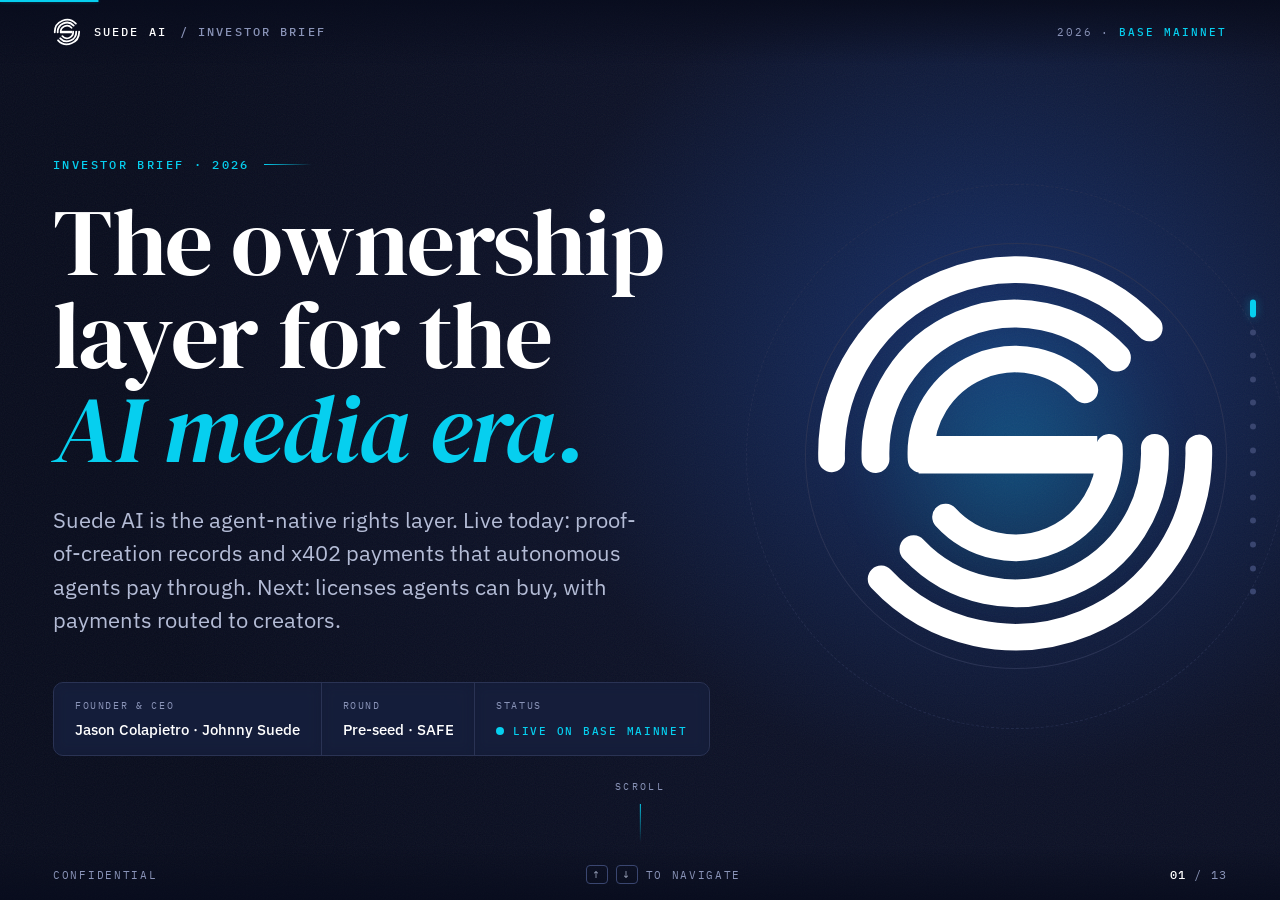
==== commit d39620c1: "Restore the business model headline: several rails already in production Co-Authored-By: Claude Opus" ====
--- a/index.html
+++ b/index.html
@@ -614,7 +614,7 @@
   <section class="slide" id="s10" data-title="Business model">
     <div class="wrap">
       <p class="eyebrow rv"><span class="ix">09</span> Business model</p>
-      <h2 class="rv" style="--d:1">Multiple rails. <em>Two already live.</em></h2>
+      <h2 class="rv" style="--d:1">Multiple rails. <em>Several already in production.</em></h2>
       <div class="grid-cards g2 model">
         <div class="card rv" style="--d:2"><span class="status on">Live</span><h3>Agent commerce (x402)</h3><p>39 live endpoints, 8 charging today in USDC with no account: music $0.50, image $0.15, video $4.99; Strumly $0.99–$4.99. The other 31 Agent Studio agents are in free preview.</p></div>
         <div class="card rv" style="--d:3"><span class="status on">Live</span><h3>Credits &amp; subscription</h3><p>Creator-side generation &amp; workflow access via credits / plans.</p></div>
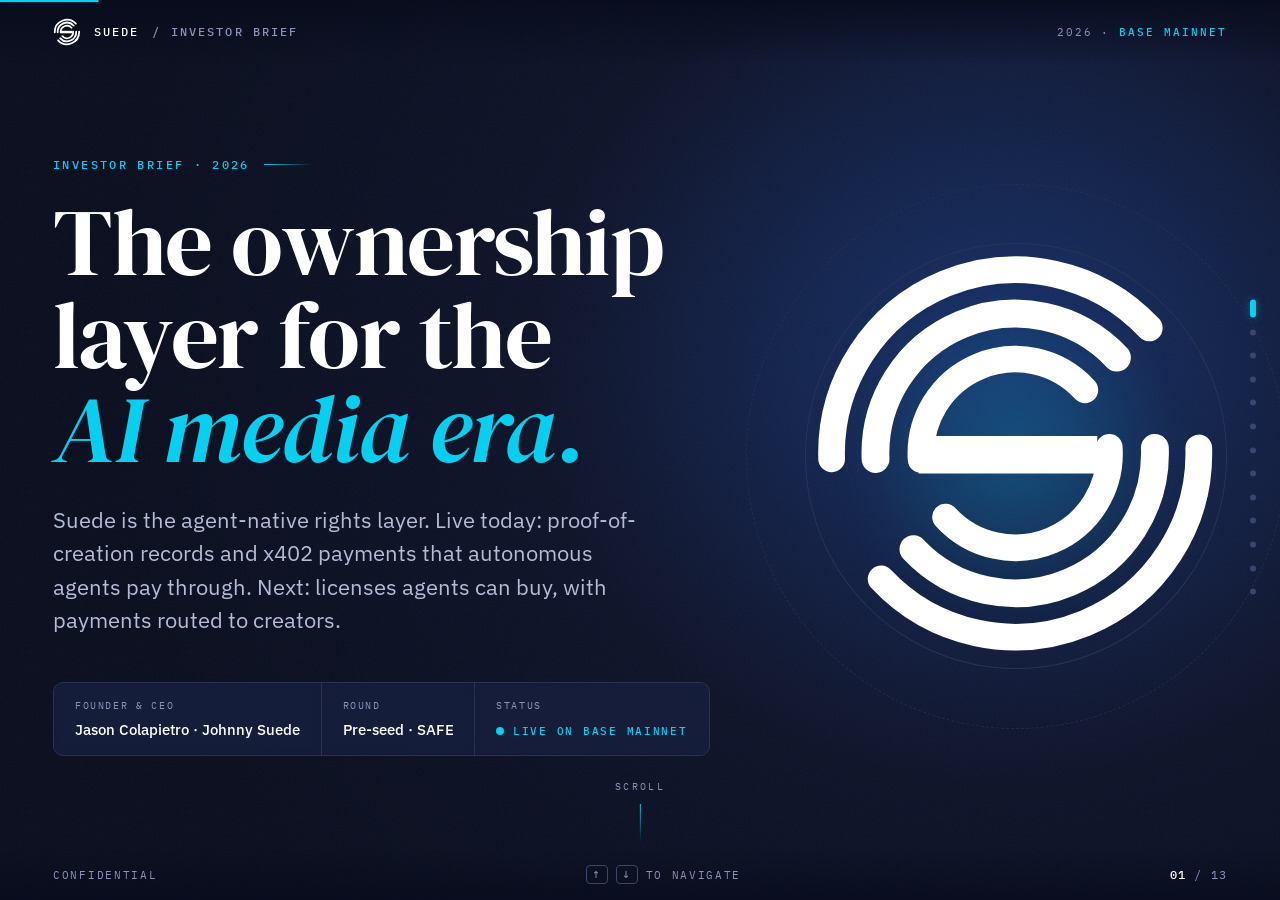
==== commit 8d7723da: "Use Suede throughout investor brief" ====
--- a/index.html
+++ b/index.html
@@ -3,43 +3,43 @@
 <head>
 <meta charset="utf-8">
 <meta name="viewport" content="width=device-width, initial-scale=1">
-<title>Suede AI · Investor Brief</title>
-<meta name="description" content="Suede AI is building the agent-native rights layer for the AI media era: programmable IP, provenance and x402 agent commerce, with royalty routing in build. Live on Base mainnet.">
-<meta name="keywords" content="Suede AI, investor brief, programmable IP, creator ownership, AI media, on-chain royalties, x402, ERC-8004, Base mainnet, agent commerce, rights layer, creator economy, Jason Colapietro, startup pitch deck">
+<title>Suede · Investor Brief</title>
+<meta name="description" content="Suede, founded 2024 by Jason Colapietro in West Palm Beach, builds AI agents, Suede GEO and Suede AEO, and AI marketing, proven on 100+ of its own apps.">
+<meta name="keywords" content="Suede, investor brief, programmable IP, creator ownership, AI media, on-chain royalties, x402, ERC-8004, Base mainnet, agent commerce, rights layer, creator economy, Jason Colapietro, startup pitch deck">
 <meta name="author" content="Jason Colapietro">
 <meta name="robots" content="index, follow, max-image-preview:large, max-snippet:-1, max-video-preview:-1">
 <meta name="theme-color" content="#0c1127">
 <link rel="canonical" href="https://jasoncolapietro.github.io/suede-investor-deck/">
 <link rel="icon" href="assets/mark.svg" type="image/svg+xml">
-<link rel="icon" href="assets/mark.png" type="image/png">
-<link rel="apple-touch-icon" href="assets/mark.png">
+<link rel="icon" href="assets/favicon-180.png" type="image/png">
+<link rel="apple-touch-icon" href="assets/favicon-180.png">
 
 <!-- Open Graph -->
 <meta property="og:type" content="website">
 <meta property="og:locale" content="en_US">
 <meta property="og:url" content="https://jasoncolapietro.github.io/suede-investor-deck/">
-<meta property="og:site_name" content="Suede AI">
-<meta property="og:title" content="Suede AI · The Ownership Layer for the AI Media Era">
-<meta property="og:description" content="Programmable IP, provenance and x402 agent commerce, with royalty routing in build. Suede AI is the agent-native rights layer, live on Base mainnet. 2026 investor brief.">
+<meta property="og:site_name" content="Suede">
+<meta property="og:title" content="Suede · The Ownership Layer for the AI Media Era">
+<meta property="og:description" content="Suede, founded 2024 by Jason Colapietro in West Palm Beach, builds AI agents, Suede GEO and Suede AEO, and AI marketing, proven on 100+ of its own apps.">
 <meta property="og:image" content="https://jasoncolapietro.github.io/suede-investor-deck/assets/og-image.png">
 <meta property="og:image:width" content="1200">
 <meta property="og:image:height" content="630">
-<meta property="og:image:alt" content="Suede AI · The ownership layer for the AI media era">
+<meta property="og:image:alt" content="Suede · The ownership layer for the AI media era">
 
 <!-- Twitter / X -->
 <meta name="twitter:card" content="summary_large_image">
 <meta name="twitter:site" content="@AISUEDE">
 <meta name="twitter:creator" content="@johnnysuede">
-<meta name="twitter:title" content="Suede AI · The Ownership Layer for the AI Media Era">
-<meta name="twitter:description" content="Programmable IP, provenance and x402 agent commerce, with royalty routing in build. Live on Base mainnet. 2026 investor brief.">
+<meta name="twitter:title" content="Suede · The Ownership Layer for the AI Media Era">
+<meta name="twitter:description" content="Suede, founded 2024 by Jason Colapietro in West Palm Beach, builds AI agents, Suede GEO and Suede AEO, and AI marketing, proven on 100+ of its own apps.">
 <meta name="twitter:image" content="https://jasoncolapietro.github.io/suede-investor-deck/assets/og-image.png">
-<meta name="twitter:image:alt" content="Suede AI · The ownership layer for the AI media era">
+<meta name="twitter:image:alt" content="Suede · The ownership layer for the AI media era">
 <link rel="preconnect" href="https://fonts.googleapis.com">
 <link rel="preconnect" href="https://fonts.gstatic.com" crossorigin>
 <link href="https://fonts.googleapis.com/css2?family=DM+Serif+Display:ital@0;1&family=IBM+Plex+Mono:wght@400;500;600&family=IBM+Plex+Sans:ital,wght@0,400;0,500;0,600;0,700;1,400&display=swap" rel="stylesheet">
 <script>document.documentElement.classList.add('js')</script>
 <style>
-/* Suede AI · Navy + Cyan, adapted for a web deck */
+/* Suede · Navy + Cyan, adapted for a web deck */
 :root{
   --ground:#0c1127; --ground-deep:#080c1d; --lift:#12234f; --surface:#161f3c; --surface-2:#1b2649;
   --hairline:#2a3354; --hairline-2:#3a4670;
@@ -120,7 +120,7 @@
 
 /* shared blocks */
 .grid-cards{display:grid;gap:1px;background:var(--hairline);border:1px solid var(--hairline);border-radius:12px;overflow:hidden;margin-top:2.4rem}
-.g2{grid-template-columns:1fr 1fr}.g3{grid-template-columns:repeat(3,1fr)}.g4{grid-template-columns:repeat(4,1fr)}
+.g2{grid-template-columns:1fr 1fr}.g5{grid-template-columns:repeat(5,1fr)}.g3{grid-template-columns:repeat(3,1fr)}.g4{grid-template-columns:repeat(4,1fr)}
 .card{position:relative;background:var(--surface);padding:2rem 1.8rem;transition:background .35s var(--ease)}
 .card:hover{background:var(--surface-2)}
 .card .tag{font-family:var(--mono);font-size:.68rem;font-weight:500;letter-spacing:.16em;text-transform:uppercase;color:var(--accent)}
@@ -234,11 +234,14 @@
 
 /* PARTNERS */
 .logos{display:grid;grid-template-columns:repeat(4,1fr);gap:1px;margin-top:2.6rem;background:var(--hairline);border:1px solid var(--hairline);border-radius:12px;overflow:hidden}
-.logo{position:relative;display:flex;flex-direction:column;align-items:center;justify-content:center;gap:.9rem;height:150px;padding:1.4rem;background:var(--surface);transition:background .35s var(--ease)}
+.logo{position:relative;display:flex;flex-direction:column;align-items:center;justify-content:center;gap:.8rem;height:118px;padding:1.4rem;background:var(--surface);transition:background .35s var(--ease)}
 .logo::after{content:"";position:absolute;inset:0;background:radial-gradient(60% 80% at 50% 120%,rgba(6,207,239,.18),transparent);opacity:0;transition:opacity .35s}
 .logo:hover{background:var(--surface-2)}.logo:hover::after{opacity:1}
 .logo img{height:32px;width:auto;max-width:60%;object-fit:contain;filter:brightness(0) invert(1);opacity:.7;transition:opacity .3s,transform .3s var(--ease)}
 .logo:hover img{opacity:1;transform:translateY(-3px)}
+.logo:last-child:nth-child(4n+3){grid-column:span 2}
+.logo .wordmark{font-family:var(--mono);font-weight:600;font-size:1.6rem;letter-spacing:.04em;color:var(--ink);opacity:.8;line-height:32px;transition:opacity .3s,transform .3s var(--ease)}
+.logo:hover .wordmark{opacity:1;transform:translateY(-3px)}
 .logo small{font-family:var(--mono);font-size:.6rem;letter-spacing:.16em;text-transform:uppercase;color:var(--muted)}
 
 /* TRACTION */
@@ -279,8 +282,9 @@
 .status.on::before{content:"";width:6px;height:6px;border-radius:50%;background:var(--accent);animation:ping 2.4s infinite}
 .status.off{color:var(--muted);border:1px solid var(--hairline-2)}
 .status.off::before{content:"";width:6px;height:6px;border-radius:50%;border:1px solid var(--muted)}
-.model .card{padding:2.2rem 2rem}
-.model .card h3{font-family:var(--serif);font-weight:400;font-size:clamp(1.6rem,1rem + 1vw,2.1rem);margin:1.1rem 0 .6rem;letter-spacing:-.005em}
+.model .card{padding:1.3rem 1.25rem}
+.g4.model .card p{font-size:.86rem;line-height:1.5}
+.model .card h3{font-family:var(--serif);font-weight:400;font-size:clamp(1.35rem,1rem + .7vw,1.75rem);margin:.75rem 0 .4rem;letter-spacing:-.005em}
 
 /* FOUNDER */
 .portrait{position:relative;border-radius:14px;overflow:hidden;border:1px solid var(--hairline-2);box-shadow:0 50px 100px -40px rgba(0,0,0,.9)}
@@ -329,7 +333,7 @@
 @media (max-width:1000px){
   .cover .wrap{grid-template-columns:1fr}.orb{max-width:260px;justify-self:start;order:-1;margin-bottom:.5rem}
   .two,.two.flip,.mkt{grid-template-columns:1fr}
-  .g4,.g3,.nums,.logos{grid-template-columns:1fr 1fr}
+  .g5,.g4,.g3,.nums,.logos{grid-template-columns:1fr 1fr}
   .solution-mark{max-width:220px}
   .dots{display:none}
 }
@@ -346,7 +350,7 @@
   .bar .meta,.foot .hint,.scroll-cue{display:none}
   .card .num{display:none}
 }
-@media (max-width:420px){.g4,.g3{grid-template-columns:1fr}.logo{height:110px}.nums>div{padding:1.5rem 1.2rem}.brand .dim{display:none}}
+@media (max-width:420px){.g5,.g4,.g3{grid-template-columns:1fr}.logo{height:110px}.nums>div{padding:1.5rem 1.2rem}.brand .dim{display:none}}
 @media (prefers-reduced-motion:reduce){
   .deck{scroll-behavior:auto;scroll-snap-type:none}
   *,*::before,*::after{animation-duration:.001ms!important;animation-iteration-count:1!important;transition-duration:.001ms!important;transition-delay:0s!important;scroll-behavior:auto!important}
@@ -379,7 +383,7 @@
 
 <div class="prog" id="prog"></div>
 <header class="bar">
-  <a class="brand" href="#s1" aria-label="Suede AI, back to cover"><svg aria-hidden="true"><use href="#smark"/></svg>SUEDE AI <span class="dim">/ INVESTOR BRIEF</span></a>
+  <a class="brand" href="#s1" aria-label="Suede, back to cover"><svg aria-hidden="true"><use href="#smark"/></svg>SUEDE <span class="dim">/ INVESTOR BRIEF</span></a>
   <span class="meta">2026 · <b>Base mainnet</b></span>
 </header>
 <nav class="dots" id="dots" aria-label="Slides"></nav>
@@ -397,7 +401,7 @@
       <div>
         <p class="eyebrow rv">Investor brief · 2026</p>
         <h1 class="rv" style="--d:1">The ownership layer for the <em>AI media era.</em></h1>
-        <p class="sub rv" style="--d:2">Suede AI is the agent-native rights layer. Live today: proof-of-creation records and x402 payments that autonomous agents pay through. Next: licenses agents can buy, with payments routed to creators.</p>
+        <p class="sub rv" style="--d:2">Suede is the agent-native rights layer. Live today: proof-of-creation records and x402 payments that autonomous agents pay through. Next: licenses agents can buy, with payments routed to creators.</p>
         <div class="cover-meta rv" style="--d:3">
           <div>Founder &amp; CEO<b>Jason Colapietro · Johnny Suede</b></div>
           <div>Round<b>Pre-seed · SAFE</b></div>
@@ -469,9 +473,9 @@
       <div>
         <p class="eyebrow rv"><span class="ix">03</span> What Suede is</p>
         <h2 class="rv" style="--d:1">The agent-native <em>rights layer.</em></h2>
-        <p class="lede rv" style="--d:2">Live on Base mainnet: machine-readable proof-of-creation records, x402 agent payments and ERC-8004 identity, reputation and validation contracts. What the raise builds: registry claims turned into licenses agents can buy, and those payments routed to creators. The rail agents will transact <em>through</em> for IP.</p>
+        <p class="lede rv" style="--d:2">Live on Base mainnet: machine-readable proof-of-creation records, x402 agent payments and ERC-8004 identity, reputation and validation contracts. Next: registry claims become licenses agents buy, with payments routed straight to creators. The rail agents transact <em>through</em> for IP.</p>
         <div class="flow rv" style="--d:3" role="group" aria-label="The Suede rail">
-          <span class="hot">Proof of creation</span><em class="fl"><b aria-hidden="true">→</b><span class="hot">Agent payments (x402)</span></em><i class="br"></i><em class="fl"><b aria-hidden="true">→</b><span class="soon">Licensing · in build</span></em><em class="fl"><b aria-hidden="true">→</b><span class="soon">Creator payouts · in build</span></em>
+          <span class="hot">Proof of creation</span><em class="fl"><b aria-hidden="true">→</b><span class="hot">Agent payments (x402)</span></em><i class="br"></i><em class="fl"><b aria-hidden="true">→</b><span class="soon">Licensing</span></em><em class="fl"><b aria-hidden="true">→</b><span class="soon">Creator payouts</span></em>
         </div>
         <div class="term rv" style="--d:4">
           <div class="tb"><i></i><i></i><i></i><span>ONE INSTALL</span></div>
@@ -488,11 +492,11 @@
       <div>
         <p class="eyebrow rv"><span class="ix">04</span> Product</p>
         <h2 class="rv" style="--d:1">Shipped. <em>Not slideware.</em></h2>
-        <p class="lede rv" style="--d:2">Product surfaces live today at <a href="https://app.suedeai.ai" class="link" target="_blank" rel="noopener">app.suedeai.ai</a> (proof-of-creation registry, royalty vault UI and an on-chain swap), plus 9 iOS apps on the <a href="https://apps.apple.com/us/developer/jason-colapietro/id1895958699" class="link" target="_blank" rel="noopener">App Store</a>.</p>
+        <p class="lede rv" style="--d:2">Product surfaces live today at <a href="https://app.suedeai.ai" class="link" target="_blank" rel="noopener">app.suedeai.ai</a> (proof-of-creation registry, royalty vaults and an on-chain swap), plus 9 iOS apps on the <a href="https://apps.apple.com/us/developer/jason-colapietro/id1895958699" class="link" target="_blank" rel="noopener">App Store</a>.</p>
         <ul class="checks rv" style="--d:3">
           <li>Registry records: file fingerprint, wallet-signed creator claim, contributors, timestamp</li>
-          <li>39 live x402 endpoints, 8 charging today in USDC</li>
-          <li>Royalty vault UI shipped; licensing &amp; payout routing are what the raise builds</li>
+          <li>39 live x402 endpoints on Base mainnet</li>
+          <li>Royalty vaults live in the app, with licensing &amp; creator payouts next</li>
         </ul>
       </div>
       <div class="shot-stack rv" style="--d:2">
@@ -524,8 +528,8 @@
   <!-- 7 PARTNERS -->
   <section class="slide alt" id="s7" data-title="Partners">
     <div class="wrap">
-      <p class="eyebrow rv"><span class="ix">06</span> Built on · integrated · partnered</p>
-      <h2 class="rv" style="--d:1">Standing on <em>serious rails.</em></h2>
+      <p class="eyebrow rv"><span class="ix">06</span> Partners</p>
+      <h2 class="rv" style="--d:1">Our partners. <em>The companies agents run on.</em></h2>
       <div class="logos rv" style="--d:2">
         <div class="logo"><img src="assets/partners/base.svg" alt="Base" width="30" height="30" loading="lazy" decoding="async"><small>Settlement</small></div>
         <div class="logo"><img src="assets/partners/stripe.svg" alt="Stripe" width="24" height="24" loading="lazy" decoding="async"><small>Payments</small></div>
@@ -535,8 +539,11 @@
         <div class="logo"><img src="assets/partners/mono/virtuals.png" alt="Virtuals" width="256" height="256" loading="lazy" decoding="async"><small>Agent commerce</small></div>
         <div class="logo"><img src="assets/partners/chaingpt.svg" alt="ChainGPT" width="34" height="34" loading="lazy" decoding="async"><small>Ecosystem</small></div>
         <div class="logo"><img src="assets/partners/mono/agentcash.png" alt="AgentCash" width="256" height="256" loading="lazy" decoding="async"><small>Agent payments</small></div>
-      </div>
-      <p class="note rv" style="--d:3">Settlement on Base · payments via Stripe &amp; x402 · oracles via Chainlink · cross-chain via LayerZero · agent commerce via Virtuals · agent payments via AgentCash. Google Cloud Partner · ecosystem partner ChainGPT.</p>
+        <div class="logo"><span class="wordmark">x402</span><small>Agent payments protocol</small></div>
+        <div class="logo"><span class="wordmark">A2A</span><small>Agent-to-agent protocol</small></div>
+        <div class="logo"><span class="wordmark">AP2</span><small>Agent payments protocol</small></div>
+      </div>
+      <p class="note rv" style="--d:3">Partners: Base (settlement) · Stripe (payments) · Google Cloud · Chainlink (oracles) · LayerZero (cross-chain) · Virtuals (ACP agent commerce) · ChainGPT · AgentCash (agent payments) · x402 (agent payments protocol) · A2A (agent-to-agent protocol) · AP2 (agent payments protocol).</p>
     </div>
   </section>
 
@@ -546,18 +553,19 @@
       <p class="eyebrow rv"><span class="ix">07</span> Traction</p>
       <h2 class="rv" style="--d:1">Real, on‑chain, <em>shipped.</em></h2>
       <div class="nums rv" style="--d:2">
-        <div><div class="v" data-count="39">39</div><div class="k">Live x402 endpoints<br><span class="cy">8 charging today</span></div></div>
+        <div><div class="v" data-count="39">39</div><div class="k">Live x402 endpoints<br><span class="cy">On Base mainnet</span></div></div>
         <div><div class="v" data-count="854">854</div><div class="k">Paid agent jobs on Virtuals ACP</div></div>
         <div><div class="v" data-count="9">9</div><div class="k">iOS apps on the App Store</div></div>
         <div><div class="v" data-count="23">23</div><div class="k">On-chain agent identities</div></div>
       </div>
       <ul class="proof rv" style="--d:3">
         <li><strong>$1,853.79 gross agentic revenue</strong> from 854 paid jobs for other agents on Virtuals ACP (v1), Sep 2025–Mar 2026, <strong>4.33 rating</strong>.</li>
+        <li><strong>Registry v2 deployed 30 Sep 2026:</strong> 8 source-verified contracts on Base mainnet &amp; Avalanche, owned by Suede: <a class="link" href="https://basescan.org/address/0x181F08EcDED932a0b298E85ac7BdCd89a8a6Da2C" target="_blank" rel="noopener">SuedeRegistry</a>, SuedeNFT, DerivativeRegistryV2 &amp; token-bound IP accounts.</li>
         <li><strong>Producer by Suede AI:</strong> a hireable Virtuals ACP agent.</li>
         <li><strong>3 ERC-8004 contracts</strong> (identity, reputation &amp; validation) live on Base mainnet, with 23 on-chain agent identities.</li>
         <li>Verifiable on Basescan: ACP settlements at <a class="link mono" href="https://basescan.org/address/0x1084A4bbD9581Cc511963668BcDA13dD12726D77" target="_blank" rel="noopener">0x1084…6D77</a>, x402 settlement at <a class="link mono" href="https://basescan.org/address/0x10FF767043A1723E0BB5B9207bC37D3442cC9E4F" target="_blank" rel="noopener">0x10FF…9E4F</a>.</li>
-        <li>Suede AI was ranked the <strong>#1 Overall Music Platform</strong> by AI Agents Directory.</li>
-        <li>Suede AI Agent Studio and the Suede music/video x402 API are listed in the community-curated <strong>awesome-x402</strong> repository.</li>
+        <li><a href="https://aiagentsdirectory.com/category/music" target="_blank" rel="noopener">Best Overall + Best API Option — AI Agents Directory, 52+ music tools</a></li>
+        <li>Suede Agent Studio and the Suede music/video x402 API are listed in the community-curated <strong>awesome-x402</strong> repository.</li>
       </ul>
     </div>
   </section>
@@ -615,11 +623,15 @@
     <div class="wrap">
       <p class="eyebrow rv"><span class="ix">09</span> Business model</p>
       <h2 class="rv" style="--d:1">Multiple rails. <em>Several already in production.</em></h2>
-      <div class="grid-cards g2 model">
-        <div class="card rv" style="--d:2"><span class="status on">Live</span><h3>Agent commerce (x402)</h3><p>39 live endpoints, 8 charging today in USDC with no account: music $0.50, image $0.15, video $4.99; Strumly $0.99–$4.99. The other 31 Agent Studio agents are in free preview.</p></div>
-        <div class="card rv" style="--d:3"><span class="status on">Live</span><h3>Credits &amp; subscription</h3><p>Creator-side generation &amp; workflow access via credits / plans.</p></div>
-        <div class="card rv" style="--d:4"><span class="status off">Rail</span><h3>Vault / royalty take-rate</h3><p>Participation &amp; settlement fees on royalty and ownership flows. Vault UI shipped; routing in build.</p></div>
-        <div class="card rv" style="--d:5"><span class="status off">Rail</span><h3>Registry &amp; licensing</h3><p>Licenses agents can buy against registry claims, plus verification fees. What the raise builds.</p></div>
+      <div class="grid-cards g4 model">
+        <div class="card rv" style="--d:2"><span class="status on">Live · Partner</span><h3>Agent commerce (x402)</h3><p>39 live endpoints on Base. Agents pay per call in USDC with no account: music $0.50, image $0.15, video $4.99; Strumly $0.99–$4.99.</p></div>
+        <div class="card rv" style="--d:3"><span class="status on">Live · Partner</span><h3>Virtuals ACP</h3><p>Producer by Suede AI, a hireable agent: 854 paid jobs for other agents, $1,853.79 gross, 4.33 rating.</p></div>
+        <div class="card rv" style="--d:4"><span class="status on">Live · Partner</span><h3>A2A</h3><p>Agent cards on app.suedeai.ai and Agent Studio expose 35 skills for agent-to-agent discovery and calls.</p></div>
+        <div class="card rv" style="--d:5"><span class="status on">Live · Partner</span><h3>AP2</h3><p>Agent Studio authorizes merchants over AP2 v0.2 before x402 settlement.</p></div>
+        <div class="card rv" style="--d:6"><span class="status on">Live</span><h3>MCP &amp; SDKs</h3><p>@suedeai/mcp-server and the ElizaOS plugin on npm, suede-ai on PyPI: every call pays over x402.</p></div>
+        <div class="card rv" style="--d:7"><span class="status on">Live</span><h3>Credits &amp; subscription</h3><p>Creator-side generation &amp; workflow access via credits / plans.</p></div>
+        <div class="card rv" style="--d:8"><span class="status off">Rail</span><h3>Vault / royalty take-rate</h3><p>Participation &amp; settlement fees on royalty and ownership flows, on royalty vaults live in the app.</p></div>
+        <div class="card rv" style="--d:9"><span class="status off">Rail</span><h3>Registry &amp; licensing</h3><p>Licenses agents buy against registry claims, plus verification fees.</p></div>
       </div>
     </div>
   </section>
@@ -628,13 +640,13 @@
   <section class="slide alt" id="s11" data-title="Founder">
     <div class="wrap two flip">
       <figure class="portrait rv">
-        <img src="assets/founder.png" alt="Jason Colapietro, Founder and CEO of Suede AI" width="1060" height="1484" loading="lazy" decoding="async">
+        <img src="assets/founder.png" alt="Jason Colapietro, Founder and CEO of Suede" width="1060" height="1484" loading="lazy" decoding="async">
         <figcaption><b>Jason Colapietro</b>Founder &amp; CEO · "Johnny Suede"</figcaption>
       </figure>
       <div>
         <p class="eyebrow rv"><span class="ix">10</span> Founder</p>
         <h2 class="rv" style="--d:1">Jason <em>Colapietro</em></h2>
-        <p class="lede rv" style="--d:2"><strong>Founder &amp; CEO, Suede AI</strong> · "Johnny Suede." Published author; solo operator behind the shipped Suede ecosystem.</p>
+        <p class="lede rv" style="--d:2"><strong>Founder &amp; CEO, Suede</strong> · "Johnny Suede." Published author; solo operator behind the shipped Suede ecosystem.</p>
         <p class="pull rv" style="--d:3">"The internet upgraded access. AI upgraded creation. <em>The next layer has to upgrade ownership.</em>"</p>
         <div class="book rv" style="--d:4">
           <img src="assets/book.jpg" alt="Stake Your Claim book cover" width="1600" height="2400" loading="lazy" decoding="async">
@@ -649,7 +661,7 @@
     <div class="wrap">
       <p class="eyebrow rv"><span class="ix">11</span> The ask</p>
       <h2 class="rv" style="--d:1">Raising a pre&#8209;seed to turn claims into <em>paid licenses.</em></h2>
-      <p class="lede rv" style="--d:2">A pre-seed on a SAFE: Suede AI's <strong>first equity round</strong>. Self-funded by the founder, with no prior investors and no equity sold. An earlier token sale was not an investment in the company. <strong>12-month milestone:</strong> the first paid licenses routed to creators.</p>
+      <p class="lede rv" style="--d:2">A pre-seed on a SAFE: Suede's <strong>first equity round</strong>. Self-funded by the founder, with no prior investors and no equity sold. An earlier token sale was not an investment in the company. <strong>12-month milestone:</strong> the first paid licenses routed to creators.</p>
       <div class="grid-cards g3">
         <div class="card rv" style="--d:3"><span class="num">01</span><span class="tag">Use of funds</span><h3>Licenses agents can buy</h3><p>Turn registry claims into licenses agents can purchase.</p></div>
         <div class="card rv" style="--d:4"><span class="num">02</span><span class="tag">Use of funds</span><h3>Route payments to creators</h3><p>Send those license payments through to the creators behind the work.</p></div>
@@ -680,8 +692,8 @@
           <tr><td>Agentic commerce</td><td>$190B–$385B US GMV by 2030</td><td>Morgan Stanley · 2025</td></tr>
         </tbody>
       </table>
-      <p class="note rv" style="--d:3">Suede proof: x402 catalogs at app.suedeai.ai, strumly.suedeai.ai &amp; agents.suedeai.ai (/.well-known/x402.json, 39 live endpoints, 8 charging today) · ERC-8004 contracts on Base mainnet · Basescan wallets <a class="link" href="https://basescan.org/address/0x1084A4bbD9581Cc511963668BcDA13dD12726D77" target="_blank" rel="noopener">0x1084A4bbD9581Cc511963668BcDA13dD12726D77</a> (Virtuals ACP) &amp; <a class="link" href="https://basescan.org/address/0x10FF767043A1723E0BB5B9207bC37D3442cC9E4F" target="_blank" rel="noopener">0x10FF767043A1723E0BB5B9207bC37D3442cC9E4F</a> (x402).</p>
-      <div class="closer rv" style="--d:4"><svg aria-hidden="true"><use href="#smark"/></svg>Suede AI · The ownership layer for the AI media era</div>
+      <p class="note rv" style="--d:3">Suede proof: registry v2 suite on Base (SuedeRegistry <a class="link" href="https://basescan.org/address/0x181F08EcDED932a0b298E85ac7BdCd89a8a6Da2C" target="_blank" rel="noopener">0x181F…Da2C</a>) &amp; Avalanche, Sourcify-verified · x402 catalogs at app.suedeai.ai, strumly.suedeai.ai &amp; agents.suedeai.ai (/.well-known/x402.json, 39 live endpoints) · ERC-8004 contracts on Base mainnet · Basescan wallets <a class="link" href="https://basescan.org/address/0x1084A4bbD9581Cc511963668BcDA13dD12726D77" target="_blank" rel="noopener">0x1084A4bbD9581Cc511963668BcDA13dD12726D77</a> (Virtuals ACP) &amp; <a class="link" href="https://basescan.org/address/0x10FF767043A1723E0BB5B9207bC37D3442cC9E4F" target="_blank" rel="noopener">0x10FF767043A1723E0BB5B9207bC37D3442cC9E4F</a> (x402).</p>
+      <div class="closer rv" style="--d:4"><svg aria-hidden="true"><use href="#smark"/></svg>Suede · The ownership layer for the AI media era</div>
     </div>
   </section>
 
@@ -750,13 +762,13 @@
 {
   "@context": "https://schema.org",
   "@type": "WebPage",
-  "name": "Suede AI · Investor Brief",
+  "name": "Suede · Investor Brief",
   "url": "https://jasoncolapietro.github.io/suede-investor-deck/",
-  "description": "Suede AI is building the agent-native rights layer for the AI media era: programmable IP, provenance and x402 agent commerce, with royalty routing in build. Live on Base mainnet.",
+  "description": "Suede is building the agent-native rights layer for the AI media era: programmable IP, provenance and x402 agent commerce. Live on Base mainnet.",
   "inLanguage": "en-US",
   "publisher": {
     "@type": "Organization",
-    "name": "Suede AI",
+    "name": "Suede",
     "url": "https://suedeai.ai",
     "logo": {
       "@type": "ImageObject",
@@ -776,7 +788,7 @@
     "jobTitle": "Founder & CEO",
     "worksFor": {
       "@type": "Organization",
-      "name": "Suede AI"
+      "name": "Suede"
     }
   },
   "about": {
@@ -789,7 +801,7 @@
       {
         "@type": "ListItem",
         "position": 1,
-        "name": "Suede AI",
+        "name": "Suede",
         "item": "https://suedeai.ai"
       },
       {
